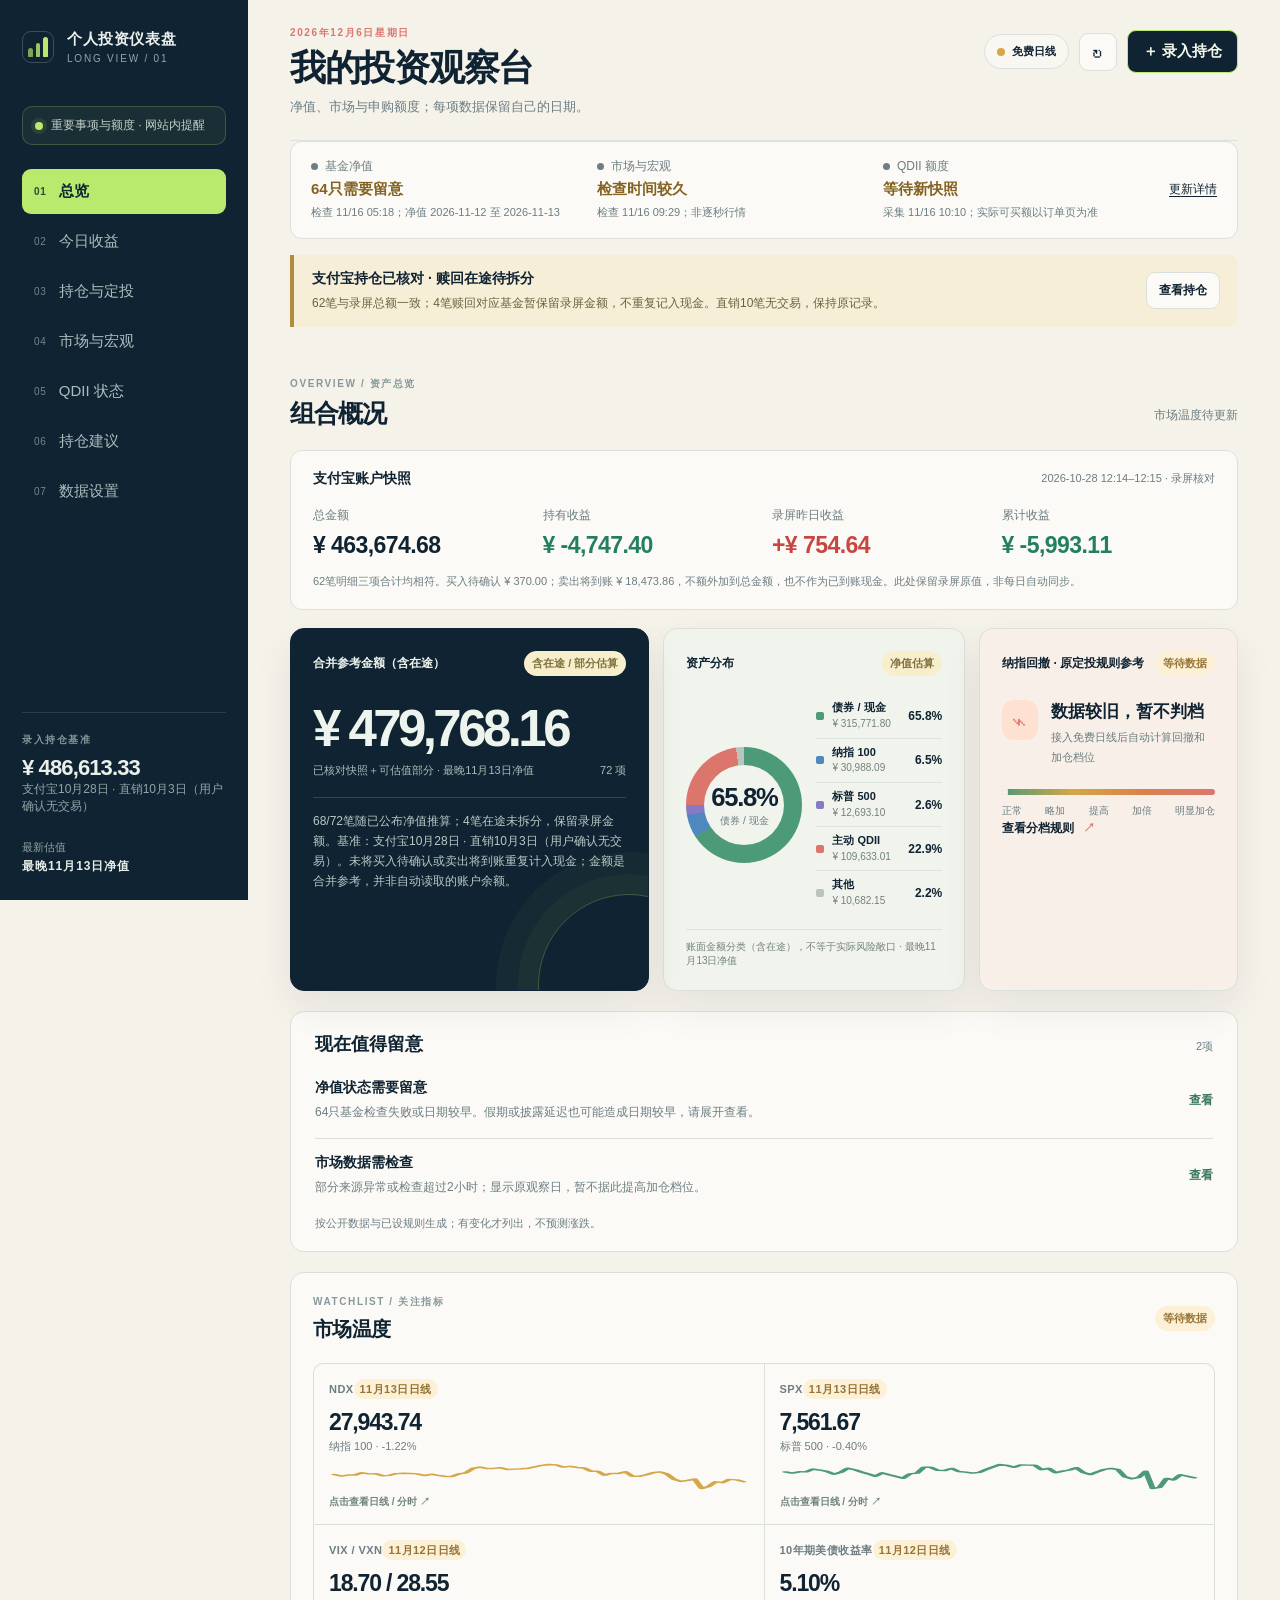
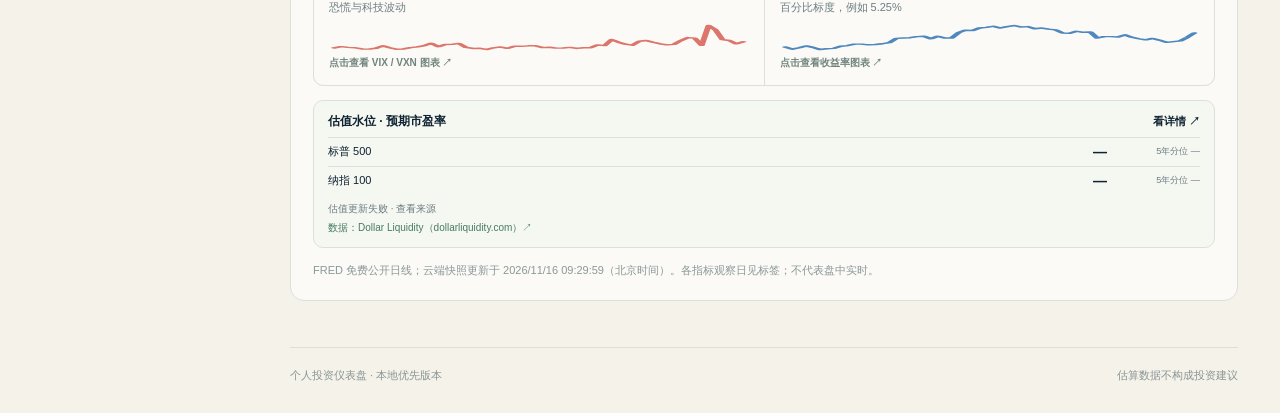
==== index.html @ daa0290a "Review November 16 insights with effective quota rules and dated evidence" ====
<!doctype html>
<html lang="zh-CN">
  <head>
    <meta charset="UTF-8" />
    <meta name="viewport" content="width=device-width, initial-scale=1" />
    <meta name="theme-color" content="#102332" />
    <meta name="description" content="个人投资组合、定投、宏观与 QDII 状态跟踪仪表盘" />
    <title>我的投资仪表盘</title>
    <link rel="icon" type="image/svg+xml" href="./favicon.svg" />
    <link rel="stylesheet" href="./styles.css?v=20261028-observation-v3" />
    <link rel="stylesheet" href="./dashboard.css?v=20261028-observation-v3" />
      <link rel="stylesheet" href="./investment-insights.css?v=20261029-morning-review" />
  </head>
  <body>
    <div class="app-shell">
      <aside class="sidebar" aria-label="主导航">
        <div class="brand-lockup">
          <div class="brand-mark" aria-hidden="true"><span></span><span></span><span></span></div>
          <div>
            <div class="brand-name">个人投资仪表盘</div>
            <div class="brand-subtitle">LONG VIEW / 01</div>
          </div>
        </div>
        <div class="side-note">
          <span class="pulse-dot"></span>
          <span>重要事项与额度 · 网站内提醒</span>
        </div>
        <nav class="nav-list">
          <button class="nav-item active" data-section="overview"><span class="nav-index">01</span><span>总览</span></button>
          <button class="nav-item" data-section="today-returns"><span class="nav-index">02</span><span>今日收益</span></button>
          <button class="nav-item" data-section="holdings"><span class="nav-index">03</span><span>持仓与定投</span></button>
          <button class="nav-item" data-section="market"><span class="nav-index">04</span><span>市场与宏观</span></button>
          <button class="nav-item" data-section="qdii"><span class="nav-index">05</span><span>QDII 状态</span></button>
          <button class="nav-item" data-section="insights"><span class="nav-index">06</span><span>持仓建议</span></button>
          <button class="nav-item" data-section="settings"><span class="nav-index">07</span><span>数据设置</span></button>
        </nav>
        <div class="sidebar-footer">
          <div class="mini-label">录入持仓基准</div>
          <div class="baseline-value" id="baselineAsset">¥ 498,331</div>
          <div class="muted" id="sidebarBaselineNote">支付宝10月7日 · 直销10月3日快照</div>
          <div class="sidebar-stamp">最新估值<br /><strong id="sidebarNavDate">等待净值</strong></div>
        </div>
      </aside>

      <main class="main-content">
        <header class="topbar">
          <div class="topbar-copy">
            <div class="eyebrow" id="topbarDate">正在读取北京时间…</div>
            <h1 class="general-header-title">我的投资观察台</h1>
            <p class="general-header-subtitle">净值、市场与申购额度；每项数据保留自己的日期。</p>
            <h1 class="qdii-header-title">QDII 申购额度</h1>
          </div>
          <div class="topbar-right">
            <aside class="update-card" aria-label="QDII 数据更新时间">
              <div class="update-card-heading"><strong>QDII 数据更新时间</strong><span>北京时间</span></div>
              <div class="update-card-primary"><span>最近采集</span><time id="qdiiCollectedAt">等待数据</time></div>
              <div class="update-card-details"><div><span>公告解析</span><time id="qdiiParserAt">未核实</time></div><div><span>汇总数据</span><time id="qdiiComparisonAt">未核实</time></div></div>
              <p class="update-card-status" id="qdiiUpdatedAt" role="status">正在读取数据…</p>
            </aside>
            <div class="topbar-actions">
            <div class="data-mode-badge"><span class="status-dot yellow"></span><span id="dataModeLabel">持仓已导入</span></div>
            <button class="icon-button" id="refreshButton" title="刷新本地数据" aria-label="刷新本地数据">↻</button>
            <button class="primary-button" id="addHoldingButton">＋ 录入持仓</button>
            </div>
          </div>
        </header>

        <section class="feed-strip" id="feedStrip" aria-label="数据更新状态" aria-live="polite"><div>正在检查数据来源…</div></section>
        <aside class="reconcile-banner" id="reconcileBanner" aria-live="polite"><div><strong>持仓待对账</strong><p>你近期有卖出尚未补录。以下金额为旧持仓参考估值，不是当前账户余额。</p></div><button type="button" class="ghost-button" data-section-target="holdings">查看持仓</button></aside>

        <section class="section-panel active" id="section-overview" data-panel>
          <div class="section-heading">
            <div>
              <div class="section-kicker">OVERVIEW / 资产总览</div>
              <h2>组合概况</h2>
            </div>
            <div class="section-meta"><span id="overviewDataStatus">市场温度待更新</span></div>
          </div>

          <article class="account-receipt" id="accountReceipt" aria-label="支付宝录屏核对结果"></article>
          <div class="hero-grid">
            <article class="hero-card total-card">
              <div class="card-label-row"><span class="card-label" id="assetTotalLabel">旧持仓参考估值</span><span class="tag estimate" id="assetValueTag">持仓待对账</span></div>
              <div class="hero-number" id="totalAssets">¥ 498,331</div>
              <div class="hero-foot"><span id="assetSourceLabel">支付宝10月7日 + 直销10月3日持仓快照</span><span id="assetFreshness">71 项</span></div>
              <div class="hero-rule"></div>
            <div class="hero-microcopy" id="assetMicrocopy">支付宝62笔已按10月28日录屏核对，直销10笔保持原记录；在途未拆分部分暂不推算。</div>
            </article>
            <article class="hero-card allocation-card">
              <div class="card-label-row"><span class="card-label">资产分布</span><span class="tag estimate" id="allocationValueTag">持仓快照</span></div>
              <div class="allocation-body">
                <div class="donut-wrap"><div class="donut" id="allocationDonut" role="img" aria-label="资产分类占比"><div class="donut-center"><strong id="allocationCenterValue">—</strong><span id="allocationCenterLabel">债券 / 现金</span></div></div></div>
                <div class="legend-list" aria-label="各类资产占比与金额">
                  <div class="legend-item"><span class="legend-swatch swatch-bond"></span><span class="legend-name">债券 / 现金<small id="allocation-bond-amount">—</small></span><strong id="allocation-bond">—</strong></div>
                  <div class="legend-item"><span class="legend-swatch swatch-ndx"></span><span class="legend-name">纳指 100<small id="allocation-ndx-amount">—</small></span><strong id="allocation-ndx">—</strong></div>
                  <div class="legend-item"><span class="legend-swatch swatch-spx"></span><span class="legend-name">标普 500<small id="allocation-spx-amount">—</small></span><strong id="allocation-spx">—</strong></div>
                  <div class="legend-item"><span class="legend-swatch swatch-active"></span><span class="legend-name">主动 QDII<small id="allocation-active-amount">—</small></span><strong id="allocation-active">—</strong></div>
                  <div class="legend-item"><span class="legend-swatch swatch-other"></span><span class="legend-name">其他<small id="allocation-other-amount">—</small></span><strong id="allocation-other">—</strong></div>
                </div>
              </div>
              <div class="allocation-foot" id="allocationFoot">按已录入持仓估算；买卖未自动同步</div>
            </article>
            <article class="hero-card signal-card">
              <div class="card-label-row"><span class="card-label">纳指回撤 · 原定投规则参考</span><span class="tag pending" id="signalTag">等待数据</span></div>
              <div class="signal-status"><div class="signal-icon" id="signalIcon">⌁</div><div><strong id="signalTitle">等待市场数据</strong><span id="signalDetail">NDX 回撤数据接入后自动判档</span></div></div>
              <div class="signal-scale"><div class="scale-line"><span class="scale-fill" id="signalFill"></span></div><div class="scale-labels"><span>正常</span><span>略加</span><span>提高</span><span>加倍</span><span>明显加仓</span></div></div>
              <button class="text-button" data-section-target="market">查看分档规则 <span>↗</span></button>
            </article>
          </div>

          <article class="attention-card" aria-labelledby="attentionTitle"><div class="attention-heading"><h3 id="attentionTitle">现在值得留意</h3><span id="attentionCount">正在检查</span></div><div id="attentionItems" class="attention-items" aria-live="polite">正在核对数据与额度…</div><small>按公开数据与已设规则生成；有变化才列出，不预测涨跌。</small></article>

          <div class="grid-two overview-market-only">
            <article class="content-card watchlist-card">
              <div class="content-card-head"><div><div class="section-kicker">WATCHLIST / 关注指标</div><h3>市场温度</h3></div><span class="tag pending" id="temperatureTag">等待数据</span></div>
              <div class="market-mini-grid">
                <button class="market-mini chart-trigger" type="button" data-chart="NDX" aria-label="打开纳斯达克100日线和分时图"><span class="mini-top"><span>NDX</span><span class="state-pill yellow" data-status-for="NDX">待接入</span></span><strong id="metric-ndx">—</strong><span id="metric-ndx-caption">纳指 100 · 回撤 —</span><svg class="sparkline spark-yellow" viewBox="0 0 160 46" preserveAspectRatio="none" aria-hidden="true"><path d="" /></svg><small class="chart-hint">点击查看日线 / 分时 ↗</small></button>
                <button class="market-mini chart-trigger" type="button" data-chart="SPX" aria-label="打开标普500日线和分时图"><span class="mini-top"><span>SPX</span><span class="state-pill yellow" data-status-for="SPX">待接入</span></span><strong id="metric-spx">—</strong><span id="metric-spx-caption">标普 500 · 回撤 —</span><svg class="sparkline spark-green" viewBox="0 0 160 46" preserveAspectRatio="none" aria-hidden="true"><path d="" /></svg><small class="chart-hint">点击查看日线 / 分时 ↗</small></button>
                <button class="market-mini chart-trigger" type="button" data-chart="VIX" aria-label="打开VIX和VXN日线、分时图"><span class="mini-top"><span>VIX / VXN</span><span class="state-pill yellow" data-status-for="VIX">待接入</span></span><strong id="metric-vol">— / —</strong><span>恐慌与科技波动</span><svg class="sparkline spark-coral" viewBox="0 0 160 46" preserveAspectRatio="none" aria-hidden="true"><path d="" /></svg><small class="chart-hint">点击查看 VIX / VXN 图表 ↗</small></button>
                <button class="market-mini chart-trigger" type="button" data-chart="US10Y" aria-label="打开美国10年期国债收益率日线和分时图"><span class="mini-top"><span>10年期美债收益率</span><span class="state-pill yellow" data-status-for="US10Y">待接入</span></span><strong id="metric-us10y">—</strong><span>百分比标度，例如 5.25%</span><svg class="sparkline spark-blue" viewBox="0 0 160 46" preserveAspectRatio="none" aria-hidden="true"><path d="" /></svg><small class="chart-hint">点击查看收益率图表 ↗</small></button>
              </div>
              <div class="valuation-mini" aria-live="polite">
                <div class="valuation-mini-head"><strong>估值水位 · 预期市盈率</strong><button class="text-button" type="button" data-section-target="market">看详情 ↗</button></div>
                <div class="valuation-mini-row"><span>标普 500</span><strong id="valuation-mini-spx">—</strong><small id="valuation-mini-spx-rank">5年分位 —</small></div>
                <div class="valuation-mini-row"><span>纳指 100</span><strong id="valuation-mini-ndx">—</strong><small id="valuation-mini-ndx-rank">5年分位 —</small></div>
                <small id="valuationMiniDate">正在读取估值日…</small>
                <a class="valuation-mini-source" href="https://dollarliquidity.com/en/valuation" target="_blank" rel="noopener noreferrer">数据：Dollar Liquidity（dollarliquidity.com）↗</a>
              </div>
              <div class="card-footnote" id="marketFootnote">当前页面展示的是界面演示值槽位，尚未调用实时行情 API。</div>
            </article>

          </div>
        </section>

        <section class="section-panel" id="section-holdings" data-panel>
          <div class="section-heading"><div><div class="section-kicker">HOLDINGS / 持仓与定投</div><h2>每一笔都能追溯到来源。</h2></div><button class="primary-button" id="addHoldingButtonSecondary">＋ 新增一笔</button></div>
          <div class="notice-banner"><span class="notice-icon">i</span><div><strong>净值公布后由云端定时检查，页面打开时也会刷新。</strong><span>按最新已公布单位净值显示日涨跌；份额未确认时，收益金额按记录持仓市值估算。买卖和份额变化仍需手动录入，QDII 净值可能延后公布。</span></div></div>
          <article class="content-card table-card">
            <div class="content-card-head"><div><div class="section-kicker">PORTFOLIO LEDGER / 组合台账</div><h3>持仓清单</h3><small id="fundDailySummary">正在读取基金净值…</small></div><div class="table-actions"><button class="ghost-button" id="clearHoldingsButton">恢复初始快照</button></div></div>
            <div class="holdings-toolbar"><label class="holdings-search">查找持仓<input id="holdingsSearch" type="search" placeholder="基金名称或代码" autocomplete="off" /></label><label class="holdings-filter">资产分类<select id="holdingsCategory"><option value="all">全部分类</option><option>债券 / 现金</option><option>纳指 100</option><option>标普 500</option><option>主动 QDII</option><option>其他</option></select></label><span id="holdingsFilterCount" class="holdings-filter-count" aria-live="polite">—</span></div>
            <div class="table-scroll"><table><thead><tr><th>资产 / 代码</th><th>分类</th><th>估算市值</th><th>最新日收益</th><th>持有成本</th><th>月定投</th><th>数据状态</th><th></th></tr></thead><tbody id="holdingsTableBody"></tbody></table></div>
            <div class="empty-state" id="holdingsEmpty" hidden>还没有记录，点击“新增一笔”开始录入。</div>
          </article>
          <div class="grid-two lower-grid"><article class="content-card contribution-card"><div class="content-card-head"><div><div class="section-kicker">DCA / 定投节奏</div><h3>定投计划</h3></div><span class="tag pending" id="contributionTag">待补充</span></div><div id="contributionContent" class="contribution-empty"><div class="empty-icon">＋</div><strong>定投金额和扣款日还未录入</strong><span>在上方持仓清单点「编辑」，填写每月定投和扣款日，这里就会汇总计划。</span></div></article><article class="content-card source-card"><div class="content-card-head"><div><div class="section-kicker">CONFIDENCE / 数据可信度</div><h3>这页数据怎么来的</h3></div></div><div class="confidence-list"><div><span class="confidence-key verified"></span><span>本机台账</span><strong id="confidenceLedger">—</strong></div><div><span class="confidence-key inferred"></span><span>推导字段</span><strong>部分成本由市值 - 持有收益估算</strong></div><div><span class="confidence-key pending-key"></span><span>净值估算</span><strong id="confidenceValuation">—</strong></div><div><span class="confidence-key api-key"></span><span>接口数据</span><strong>行情与宏观指标</strong></div></div></article></div>
        </section>

        <section class="section-panel" id="section-today-returns" data-panel>
          <div class="section-heading"><div><div class="section-kicker">今日收益</div><h2>按净值日期看收益</h2></div><div class="section-meta"><span id="todayReturnStatus">等待基金净值</span></div></div>
          <div class="return-toolbar"><label for="returnDateSelect">净值日期</label><select id="returnDateSelect"><option value="">最新净值日</option></select><span>日期不同分别计算；未覆盖部分不计为零。</span></div>
          <div class="return-date-groups" id="returnDateBreakdown" aria-label="各净值日的收益汇总"></div>
          <div class="notice-banner"><span class="notice-icon">i</span><div><strong>“已更新”与净值日期分开显示。</strong><span>QDII可能今天才公布前一交易日的净值。检查失败或日期较早会单独标注；下方只合计所选净值日，其他日期的基金请切换查看。</span></div></div>
          <div class="grid-two">
            <article class="hero-card total-card"><div class="card-label-row"><span class="card-label">所选净值日 · 已覆盖部分</span><span class="tag estimate">估算</span></div><div class="hero-number" id="todayReturnTotal">—</div><div class="hero-foot"><span>基于已录入持仓</span><span id="todayReturnCoverage">—</span></div><div class="hero-rule"></div><div class="hero-microcopy">此合计仅含所选净值日且可估算的基金；4笔含在途的持仓暂不参与计算。支付宝录屏中的昨日收益另列在总览。</div></article>
            <article class="content-card"><div class="content-card-head"><div><div class="section-kicker">RETURN DETAILS / 统计口径</div><h3>日期与覆盖情况</h3></div></div><div class="confidence-list"><div><span class="confidence-key verified"></span><span>净值日期范围</span><strong id="todayReturnDate">等待数据</strong></div><div><span class="confidence-key inferred"></span><span>组合估算涨幅</span><strong id="todayReturnRate">—</strong></div><div><span class="confidence-key api-key"></span><span>收益算法</span><strong id="todayReturnMethod">份额 × 单位净值变化；缺份额时估算</strong></div></div></article>
          </div>
          <article class="content-card table-card" style="margin-top:14px">
            <div class="content-card-head"><div><div class="section-kicker">BY HOLDING / 持仓明细</div><h3>各基金最新日收益</h3><small>按变动金额绝对值排序；每只基金标注自己的净值日期。</small></div></div>
            <div class="table-scroll"><table><thead><tr><th>基金 / 渠道</th><th>分类</th><th>估算市值</th><th>日收益</th><th>日涨幅</th><th class="nav-date-column">净值日期</th><th>计算口径</th></tr></thead><tbody id="todayReturnsTableBody"></tbody></table></div>
            <div class="empty-state" id="todayReturnsEmpty" hidden>暂时没有可用的基金净值数据。</div>
          </article>
        </section>

        <section class="section-panel" id="section-market" data-panel>
          <div class="section-heading"><div><div class="section-kicker">MARKET & MACRO / 市场与宏观</div><h2>规则先写好，波动来时少临场。</h2></div><div class="section-meta"><span class="status-dot yellow" id="marketStatusDot"></span> 规则已配置　<span class="divider-dot">·</span>　<span id="marketSectionStatus">市场温度待更新</span></div></div>
          <div class="indicator-grid">
            <button class="indicator-card chart-trigger" type="button" data-chart="NDX" aria-label="查看纳斯达克100走势图"><span class="indicator-head"><span>NDX</span><span class="state-pill yellow" data-status-for="NDX">待接入</span></span><strong id="indicator-ndx">—</strong><small>纳指 100</small><span class="indicator-bar"><span style="width:42%"></span></span><span class="indicator-foot"><span>从高点回撤</span><b id="drawdown-ndx">—</b></span><span class="indicator-chart-link">看日线 / 分时 ↗</span></button>
            <button class="indicator-card chart-trigger" type="button" data-chart="SPX" aria-label="查看标普500走势图"><span class="indicator-head"><span>SPX</span><span class="state-pill yellow" data-status-for="SPX">待接入</span></span><strong id="indicator-spx">—</strong><small>标普 500</small><span class="indicator-bar blue"><span style="width:64%"></span></span><span class="indicator-foot"><span>从高点回撤</span><b id="drawdown-spx">—</b></span><span class="indicator-chart-link">看日线 / 分时 ↗</span></button>
            <button class="indicator-card chart-trigger" type="button" data-chart="VIX" aria-label="查看VIX走势图"><span class="indicator-head"><span>VIX</span><span class="state-pill yellow" data-status-for="VIX">待接入</span></span><strong id="indicator-vix">—</strong><small>市场波动率</small><span class="indicator-bar coral"><span style="width:28%"></span></span><span class="indicator-foot"><span>恐慌阈值</span><b>≥ 25</b></span><span class="indicator-chart-link">看日线 / 分时 ↗</span></button>
            <button class="indicator-card chart-trigger" type="button" data-chart="VXN" aria-label="查看VXN走势图"><span class="indicator-head"><span>VXN</span><span class="state-pill yellow" data-status-for="VXN">待接入</span></span><strong id="indicator-vxn">—</strong><small>纳指波动率</small><span class="indicator-bar purple"><span style="width:35%"></span></span><span class="indicator-foot"><span>科技阈值</span><b>≥ 30</b></span><span class="indicator-chart-link">看日线 / 分时 ↗</span></button>
            <button class="indicator-card chart-trigger" type="button" data-chart="US10Y" aria-label="查看美国10年期国债收益率走势图"><span class="indicator-head"><span>US10Y</span><span class="state-pill yellow" data-status-for="US10Y">待接入</span></span><strong id="indicator-us10y">—</strong><small>美国 10 年期国债收益率</small><span class="indicator-bar teal"><span style="width:51%"></span></span><span class="indicator-foot"><span>收益率标度</span><b>%</b></span><span class="indicator-chart-link">看日线 / 分时 ↗</span></button>
            <button class="indicator-card chart-trigger" type="button" data-chart="USDCNY" aria-label="查看美元兑人民币走势图"><span class="indicator-head"><span>USD/CNY</span><span class="state-pill yellow" data-status-for="USDCNY">待接入</span></span><strong id="indicator-usdcny">—</strong><small>美元兑人民币</small><span class="indicator-bar orange"><span style="width:45%"></span></span><span class="indicator-foot"><span>汇率</span><b>—</b></span><span class="indicator-chart-link">看日线 / 分时 ↗</span></button>
          </div>
          <article class="content-card valuation-card" aria-label="标普500和纳指100估值水位">
            <div class="content-card-head"><div><div class="section-kicker">VALUATION / 历史水位</div><h3>标普 500 与纳指 100 估值</h3><small id="valuationDate">正在读取最新可得估值日…</small></div><span class="tag estimate">日线 · 非盘中</span></div>
            <div class="valuation-scroll-hint">表格可左右滑动查看全部指标 →</div>
            <div class="table-scroll"><table class="valuation-table"><thead><tr><th>指数</th><th>预期市盈率</th><th>日变化（倍）</th><th>盈利收益率</th><th>近 5 年中位数</th><th>近 5 年分位</th><th>估值日</th></tr></thead><tbody>
              <tr><th scope="row">标普 500</th><td id="valuation-spx-pe">—</td><td id="valuation-spx-change">—</td><td id="valuation-spx-yield">—</td><td id="valuation-spx-median">—</td><td><span class="valuation-rank" id="valuation-spx-rank">—</span></td><td id="valuation-spx-date">—</td></tr>
              <tr><th scope="row">纳斯达克 100</th><td id="valuation-ndx-pe">—</td><td id="valuation-ndx-change">—</td><td id="valuation-ndx-yield">—</td><td id="valuation-ndx-median">—</td><td><span class="valuation-rank" id="valuation-ndx-rank">—</span></td><td id="valuation-ndx-date">—</td></tr>
            </tbody></table></div>
            <p class="card-footnote">预期市盈率基于未来约 12 个月盈利预测；日变化为市盈率变动的倍数，不是百分比。分位越低，表示估值在该来源的近 5 年历史中越靠低位，不代表马上会上涨。<span id="valuationExtraNote">日变化与 5 年中位数正在核对日期…</span>估值不参与上方回撤加仓分档。</p>
            <a class="tradingview-attribution" href="https://dollarliquidity.com/en/valuation" target="_blank" rel="noopener noreferrer">数据：Dollar Liquidity（dollarliquidity.com）· 查看完整历史水位 ↗</a>
          </article>
          <article class="content-card tradingview-quotes-card" aria-label="TradingView 行情参考">
            <div class="content-card-head"><div><div class="section-kicker">TRADINGVIEW / 指数走势</div><h3>折线走势与时间区间</h3></div><span class="tag estimate">第三方图表</span></div>
            <div id="tradingviewMarketQuotes" class="tradingview-quotes-frame" aria-live="polite">打开本页后加载 TradingView 行情…</div>
            <p class="card-footnote">QQQ / SPY 折线是 ETF 盘中参考，不是指数点位；“纳指100 / 标普500 · 日线”是指数日线。各市场数据可能延迟或受嵌入权限限制；市场温度仍按 FRED 日线快照计算。</p>
            <a class="tradingview-attribution" href="https://www.tradingview.com/markets/" target="_blank" rel="noopener noreferrer">行情图表由 TradingView 提供 ↗</a>
          </article>
          <div class="grid-two market-lower"><article class="content-card rule-card"><div class="content-card-head"><div><div class="section-kicker">RULES / 加仓分档</div><h3>纳指回撤观察尺</h3></div><span class="tag estimate">用户规则</span></div><div class="rule-table"><div class="rule-row header"><span>回撤区间</span><span>动作建议</span><span>状态</span></div><div class="rule-row"><span>0–5%</span><strong>维持计划</strong><span class="rule-chip green-chip">正常</span></div><div class="rule-row"><span>5–10%</span><strong>略加</strong><span class="rule-chip yellow-chip">小幅加码</span></div><div class="rule-row"><span>10–15%</span><strong>提高投入</strong><span class="rule-chip orange-chip">提高</span></div><div class="rule-row"><span>15–20%</span><strong>加倍</strong><span class="rule-chip coral-chip">加倍</span></div><div class="rule-row"><span>20%以上</span><strong>明显加仓</strong><span class="rule-chip red-chip">强信号</span></div></div><div class="rule-note">提醒逻辑可叠加 VIX / VXN 与 EPS 方向；若基本面持续恶化，不机械越跌越买。</div></article><article class="content-card macro-card"><div class="content-card-head"><div><div class="section-kicker">MACRO / 宏观时间线</div><h3>政策与数据日历</h3></div><span class="tag estimate">部分日线接入</span></div><div class="macro-timeline"><div><span class="timeline-dot purple-dot"></span><div><strong>联邦基金有效利率</strong><small>FRED 日线；目标区间、点阵图待接入</small></div><em id="macro-fed">待更新</em></div><div><span class="timeline-dot coral-dot"></span><div><strong>通胀指数</strong><small>CPI / PCE 指数；核心同比待接入</small></div><em id="macro-inflation">待更新</em></div><div><span class="timeline-dot blue-dot"></span><div><strong>就业</strong><small>失业率 / 非农总就业；时薪和初请待接入</small></div><em id="macro-jobs">待更新</em></div><div><span class="timeline-dot green-dot"></span><div><strong>盈利与资本开支</strong><small>EPS 修正方向、AI 资本开支回报</small></div><em>待接入</em></div></div></article></div>
        </section>

        <section class="section-panel" id="section-qdii" data-panel>
          <div class="section-heading"><div><div class="section-kicker">QDII WATCH / QDII 状态</div><h2>基金申购额度</h2></div></div>
          <div class="notice-banner purple-notice"><span class="notice-icon">!</span><div><strong>已接入开源公告解析＋每日汇总交叉检查。</strong><span>支付宝公开页只确认在售状态，实际限额仍需买入页确认。公告代销上限和直销上限单独标注为参考，不再将公告数字写成支付宝已确认额度。</span></div></div>
          <div class="qdii-coverage" aria-label="QDII 数据覆盖情况"><div><strong id="qdiiMarketCount">—</strong><span>当前范围内基金</span></div><div><strong id="qdiiQuotaCount">—</strong><span>支付宝在售状态已读取</span></div><div><strong id="qdiiNoticeCount">—</strong><span>直销公告已自动解析</span></div></div>
          <aside class="qdii-large-alert" id="qdiiLargeAlert" aria-live="polite">正在检查单渠道≥1,000元/日的公告参考额度…</aside>
          <aside class="qdii-audit-panel" id="qdiiAuditStatus" aria-live="polite">正在核查当前规则、新公告和待生效额度…</aside>
          <aside class="qdii-pending-panel" id="qdiiPendingNotices" aria-live="polite" hidden></aside>
          <details class="qdii-help qdii-history"><summary>额度变化记录</summary><div id="qdiiChanges">正在读取变化记录…</div></details>
          <label class="qdii-filter-label"><input id="qdiiChangedOnly" type="checkbox" /> 只看有额度变化记录的基金</label>
          <details class="qdii-help"><summary>数据从哪里来？哪些还无法确认？</summary><p>公告自动解析使用 <a href="https://github.com/aiten2/qdii-purchase-limits" target="_blank" rel="noopener noreferrer">qdii-purchase-limits</a>，每日汇总参考使用 <a href="https://github.com/promise96319/qdii" target="_blank" rel="noopener noreferrer">promise96319/qdii</a>。后者的金额来自天天基金，不能替代支付宝或直销额度；两者共享部分上游，不是独立权威认证。</p><p>15分钟任务检查支付宝公开在售状态和最新公告；GitHub调度可能延迟，非逐秒实时。逐项显示原始核查时间，不把网页刷新时间当数据更新时间。已持有的主动QDII也纳入公告检查，当前生效与待生效规则分开显示。正文下载失败、渠道或金额冲突、新公告未解析、来源过期时，不沿用旧额度，也不进入排序和提醒。未确认可独立购买的直销、代销额度不相加。账户剩余额度及支付宝、直销实际买入页限制仍需订单页确认。PDF可能来自披露镜像，自动解析不保证完全准确。</p></details>
          <article class="content-card table-card qdii-table-card">
            <div class="content-card-head"><div><div class="section-kicker">SUBSCRIPTION STATUS / 申购状态</div><h3>QDII 核对清单 <span id="qdiiCount" class="qdii-count">—</span></h3></div><button class="ghost-button" id="qdiiRefreshButton" type="button">↻ 检查云端快照</button></div>
            <div class="qdii-controls"><div class="qdii-categories" role="group" aria-label="QDII 分类"><button type="button" data-qdii-category="all" class="active">全部</button><button type="button" data-qdii-category="nasdaq100">纳斯达克100</button><button type="button" data-qdii-category="sp500">标普500</button><button type="button" data-qdii-category="held">我的主动QDII</button></div><label class="qdii-search-label">搜索基金或代码<input id="qdiiSearch" type="search" placeholder="名称 / 6 位代码" /></label><label class="qdii-search-label">排序方式<select id="qdiiSortSelect" aria-label="QDII排序方式"><option id="qdiiSortReference" value="reference" disabled>有额度基金：费用参考顺序</option><option value="combined">直销＋代销参考额度：高→低</option><option value="holding">我的持仓金额：高→低</option></select></label><label class="qdii-filter-label"><input id="qdiiHeldOnly" type="checkbox" /> 只看我的持仓</label><select id="qdiiChannelFilter" aria-label="申购筛选渠道"><option value="either">筛选渠道：直销＋代销</option><option value="alipay">筛选渠道：支付宝代销</option><option value="direct">筛选渠道：基金公司直销</option></select><select id="qdiiStatusFilter" aria-label="筛选申购状态"><option value="all">全部状态</option><option value="available">公告有参考额度</option><option value="paused">暂停 / 不可售</option><option value="unknown">额度待核实</option></select><label class="qdii-filter-label"><input id="qdiiIncludeExtra" type="checkbox" /> 包含美元份额 / 场内 ETF</label></div>
            <p class="qdii-scope" id="qdiiScope">覆盖范围加载中…</p>
            <details id="qdiiMethod" class="qdii-help" hidden><summary>参考顺序的方法与限制</summary><p>仅对筛选渠道有新鲜有效正参考额度、同指数且费用资料有效的人民币场外份额排名；同费率并列。等权、增强等独立策略仍可查看额度，但不与普通指数排名。</p><p>综合费率包含管理、托管、销售服务及其他运作费用测算，分项不重复相加。申购折扣、赎回费及跟踪误差暂不纳入顺位；因此A/C费用顺位不是最终购买结论。同期非复权净值涨幅只作参考，不参与推荐评分。</p><p>依据：<a href="https://www.sec.gov/files/visual-aids-2022-02.pdf" target="_blank" rel="noopener noreferrer">指数基金费用选择研究</a>、<a href="https://www.investor.gov/introduction-investing/investing-basics/investment-products/mutual-funds-and-exchange-traded-4" target="_blank" rel="noopener noreferrer">Investor.gov 指数基金说明</a>。这是本站费用参考规则，不是机构发布的中国QDII推荐榜。</p></details>
            <div class="table-scroll"><table class="qdii-table"><thead id="qdiiTableHead"><tr><th>基金 / 代码</th><th>支付宝代销</th><th>基金公司直销</th><th>来源 / 生效日期 / 合并规则</th></tr></thead><tbody id="qdiiRows"><tr><td colspan="4">正在读取公开页面快照…</td></tr></tbody></table></div>
            <div class="qdii-table-footer"><span id="qdiiShown">—</span><button type="button" class="ghost-button" id="qdiiMoreButton" hidden>显示更多</button></div>
            <div class="card-footnote">范围仅保留公开基金名录内的纳斯达克100、标普500相关份额，以及你已持有的主动型QDII（大陆公募；非全球所有基金）。等权重与市值加权不同，见名称及备注；合并额度不能简单按A/C相加。按实际订单页及最新管理人公告确认，不自动下单。</div>
          </article>
          <div class="channel-grid"><div class="channel-card direct"><span class="channel-icon">D</span><div><strong>基金公司直销</strong><small>显示自动解析管理人公告，注明生效日期与各类份额合并规则；未完成则显示待核实。</small></div><span class="channel-state">部分核验</span></div><div class="channel-card alipay"><span class="channel-icon">A</span><div><strong>支付宝代销</strong><small>已接入蚂蚁基金公开销售状态；配合代销公告限额。账户剩余额度和渠道额外限制未接入。</small></div><span class="channel-state">部分核验</span></div></div>
        </section>

        <section class="section-panel" id="section-insights" data-panel>
          <div class="section-heading"><h2>持仓观察与建议</h2><div class="insight-heading-actions"><label>金额口径<select id="insightBasis"><option value="nav">最新净值估算</option><option value="snapshot">录入账面快照</option></select></label><button type="button" class="outline-button" id="insightRefresh">刷新公开数据</button></div></div>
          <div class="insight-review-banner"><div><strong id="insightReviewSchedule">每天 08:00 · 北京时间</strong><span id="insightReviewDate">最近核读日期待载入</span></div><span class="insight-review-state" id="insightReviewState">等待核读记录</span><small>8点开始更新研判，完成后发布；持仓与公开数据按原频率刷新。任务需要Mac及Codex可运行，未成功时保留旧日期。</small></div>
          <p class="insight-basis" id="insightBasisNote">正在读取当前持仓…</p><span class="insight-health" id="insightDataHealth">等待数据</span>
          <div class="insight-metrics" id="insightMetrics"></div>
          <div class="insight-split"><article class="insight-panel"><h3>当前值得先考虑的事</h3><p class="insight-section-intro">建议由持仓规则生成；事实、可选动作和限制分开列出。</p><div id="insightPriorities"></div></article>
          <div class="insight-aside"><article class="insight-panel"><h3>你的资金实际放在哪里</h3><div id="insightAllocation"></div><p class="insight-method" id="insightAllocationNote"></p></article>
          <article class="insight-panel"><h3>如果继续回调，你能承受吗</h3><p class="insight-section-intro">调整假设看金额变化。这是情景测算，不是走势预测。</p><label class="insight-scenario-control" for="insightEquityShock">非债 / 非黄金类基金涨跌<output id="insightEquityOutput">-20%</output><input type="range" id="insightEquityShock" min="-50" max="20" step="1" value="-20" /></label><label class="insight-scenario-control" for="insightBondShock">债券类基金涨跌<output id="insightBondOutput">-1%</output><input type="range" id="insightBondShock" min="-10" max="5" step="0.5" value="-1" /></label><div class="insight-scenario-result" id="insightScenarioResult" aria-live="polite"></div><button type="button" class="insight-link-button" id="insightResetScenario">重置为 -20% / -1%</button></article></div></div>
          <div class="insight-research-head"><h3>市场数据怎样影响你的判断</h3><span>公开观察值与解释，非盘中交易信号</span></div><div class="insight-market-grid" id="insightMarket"></div>
          <div class="insight-research-head"><h3>机构与专业人士，怎么看</h3><span id="insightResearchStatus">核读日期待载入</span></div><div class="research-grid" id="insightResearch" data-reviewed-rows="institution-research"></div><p class="insight-research-notice" id="insightResearchNotice"></p>
          <article class="insight-panel"><h3>逐只基金的观察重点</h3><p class="insight-section-intro">按持有金额从高到低；同代码跨渠道合并，A/C等不同份额仍分列。关注点不是买卖指令。</p><div class="insight-position-controls"><label>查找<input type="search" id="insightSearch" placeholder="基金名称或代码" /></label><label>分类<select id="insightGroup"><option value="all">全部持仓</option><option value="bond">债券类</option><option value="ndx">纳斯达克100</option><option value="spx">标普500市值加权</option><option value="equal">标普500等权重</option><option value="tech">纳斯达克科技指数</option><option value="active">主动QDII</option><option value="other">其他股票 / 混合</option><option value="gold">黄金</option></select></label><span id="insightPositionCount"></span></div><table class="insight-position-table"><thead><tr><th>基金与渠道</th><th>金额与占比</th><th>关注点与适用条件</th></tr></thead><tbody id="insightPositions"></tbody></table><button type="button" class="insight-link-button" id="insightShowAll">显示全部</button></article>
          <details class="insight-method"><summary>计算方法、适用范围与更新方式</summary><p>金额使用同一份本机持仓和已公布净值；同代码跨渠道合并。分类按已确认名称及记录，未做完整股票穿透。含在途的四笔使用录屏金额，不把待到账款另加现金。情景对非债/非黄金基金施加统一假设、债券另设假设，未假定各基金真实股票仓位；结果不是历史回测、概率区间或最大损失。</p><p>公开数据沿用现有自动检查，规则在数据刷新、持仓修改时重新计算。机构资料与建议每天北京时间08:00安排一次Codex核读，使用Codex额度，需要Mac与Codex可运行；实际完成并发布后才更新核读日期。网页本机独有而未同步的持仓修改不对任务可见。旧观点保留原发布日期，到复核日标为历史参考。不掌握你的完整收入、负债、用款计划和底层持仓，暂不制定具体买卖数量、目标比例或保证收益。</p><p>被动基金比较方法参考 <a href="https://www.investor.gov/introduction-investing/investing-basics/investment-products/mutual-funds-and-exchange-traded-4" target="_blank" rel="noopener noreferrer">SEC投资者教育：费用、跟踪误差和指数基金风险 ↗</a>。普通标普、等权标普、纳斯达克科技指数分开看，不混为同一策略。</p></details>
          <p class="insight-bottom-note">这是为你提供依据和备选动作的观察页，不自动下单。市场观点不代表事实，长期看好也不能消除短期损失。</p>
        </section>

        <section class="section-panel" id="section-settings" data-panel>
          <div class="section-heading"><div><div class="section-kicker">DATA SETTINGS / 数据设置</div><h2>先把数据链路摆清楚。</h2></div><div class="section-meta"><span class="status-dot yellow"></span> 本地优先　·　密钥不放在浏览器</div></div>
          <div class="grid-two settings-top"><article class="content-card connection-card"><div class="content-card-head"><div><div class="section-kicker">CONNECTORS / 数据接口</div><h3>接入状态</h3></div><span class="tag estimate">公开数据部分接入</span></div><div class="connector-list"><div><span class="connector-logo market-logo">M</span><div><strong>行情：NDX / SPX / VIX / VXN</strong><small>FRED 免费公开日线；盘中实时指标待接入</small></div><span class="connector-status">免费日线</span></div><div><span class="connector-logo fred-logo">F</span><div><strong>利率与宏观：US10Y / CPI / PCE / 就业</strong><small>FRED 公开 CSV；各指标依发布周期更新</small></div><span class="connector-status">部分接入</span></div><div><span class="connector-logo fund-logo">Q</span><div><strong>基金：净值、限购、公告</strong><small>公开净值自动抓取；限额渠道核验未全覆盖</small></div><span class="connector-status">部分接入</span></div><div><span class="connector-logo alert-logo">!</span><div><strong>提醒：重大变化才通知</strong><small>总览按条件提示；关闭网页后不推送</small></div><span class="connector-status">网站内提醒</span></div></div></article><article class="content-card architecture-card"><div class="content-card-head"><div><div class="section-kicker">ARCHITECTURE / 当前结构</div><h3>公开快照自动刷新</h3></div></div><div class="architecture-flow"><div><span>01</span><strong>公开数据源</strong><small>基金净值 / FRED / 第三方限额</small></div><i>→</i><div><span>02</span><strong>GitHub 定时抓取</strong><small>5 / 15 / 30 分钟检查</small></div><i>→</i><div><span>03</span><strong>网页读取快照</strong><small>打开时自动更新</small></div></div><div class="architecture-note">买卖、分红、份额与真实余额仍需你提供记录；公开快照不能代替账户同步。</div></article></div>
          <article class="content-card api-table-card"><div class="content-card-head"><div><div class="section-kicker">API NOTES / 接口说明</div><h3>哪些数据可能需要密钥或付费</h3></div><span class="tag estimate">以供应商当前条款为准</span></div><div class="api-grid"><div class="api-row"><span class="api-type public">公开</span><div><strong>部分 Treasury / BLS 公共数据</strong><small>可能无需密钥，但有频率、历史范围或实时延迟限制。</small></div><span class="api-cost">通常免费</span></div><div class="api-row"><span class="api-type key">Key</span><div><strong>FRED、BEA、部分行情服务</strong><small>通常需要申请 API Key；免费档不等于无限制或实时权限。</small></div><span class="api-cost">免费档 + 限额</span></div><div class="api-row"><span class="api-type paid">Paid</span><div><strong>实时美股指数、期权或高频行情</strong><small>实时权限、商业使用、历史深度数据往往进入付费套餐。</small></div><span class="api-cost">可能收费</span></div><div class="api-row"><span class="api-type source">源</span><div><strong>基金限购与申购状态</strong><small>优先读取基金公司公告和代销页面；自动抓取要考虑稳定性和条款。</small></div><span class="api-cost">需维护</span></div></div></article>
          <div class="settings-footer"><label class="toggle-row"><input type="checkbox" id="majorChangeOnly" checked /><span class="toggle-ui"></span><span><strong>重大变化提醒偏好</strong><small>开启后总览仅显示数据异常、回撤分档和大额度等提醒；不发送站外消息。</small></span></label><div class="backup-actions"><button class="outline-button" id="exportDataButton">导出备份</button><button class="outline-button" id="importDataButton" type="button">导入备份</button><input id="importDataFile" type="file" accept="application/json,.json" hidden /></div></div>
          <p class="backup-note">手动修改只保存在当前设备的浏览器中；换手机或浏览器时，请先导出 JSON，再在新设备导入。导入会替换该设备的本地持仓，不会上传文件到网站服务器。</p>
        </section>

        <footer class="app-footer"><span>个人投资仪表盘 · 本地优先版本</span><span>估算数据不构成投资建议</span></footer>
      </main>
    </div>

    <div class="modal-backdrop" id="marketChartModal" hidden>
      <div class="modal market-chart-modal" role="dialog" aria-modal="true" aria-labelledby="marketChartTitle">
        <div class="modal-head"><div><div class="section-kicker">MARKET CHART / 行情图表</div><h2 id="marketChartTitle">纳斯达克 100</h2></div><button class="close-button" id="closeMarketChartButton" aria-label="关闭图表">×</button></div>
        <div class="chart-controls"><div class="chart-symbol-tabs" role="group" aria-label="选择指标"><button type="button" data-chart-symbol="NDX">QQQ · 纳指参考</button><button type="button" data-chart-symbol="SPX">SPY · 标普参考</button><button type="button" data-chart-symbol="VIX">VIX</button><button type="button" data-chart-symbol="VXN">VXN</button><button type="button" data-chart-symbol="US10Y">10年美债</button><button type="button" data-chart-symbol="USDCNY">美元/人民币</button></div></div>
        <div class="chart-frame" id="marketChartFrame" aria-live="polite"><div class="chart-loading">正在加载图表…</div></div>
        <div class="chart-footer"><span id="chartDisclosure">图表由 TradingView 提供。分时数据可能有延迟或受市场数据权限限制。</span><a id="openFullChartLink" href="https://www.tradingview.com/" target="_blank" rel="noopener noreferrer">在 TradingView 打开 ↗</a></div>
      </div>
    </div>

    <div class="modal-backdrop" id="holdingModal" hidden>
      <div class="modal" role="dialog" aria-modal="true" aria-labelledby="modalTitle">
        <div class="modal-head"><div><div class="section-kicker">LEDGER ENTRY / 台账录入</div><h2 id="modalTitle">新增持仓</h2></div><button class="close-button" id="closeModalButton" aria-label="关闭">×</button></div>
        <form id="holdingForm">
          <div class="form-grid"><label>资产名称<input name="name" required placeholder="例如：纳斯达克100定投" /></label><label>代码 / 标识<input name="code" placeholder="例如：513100" /></label><label>分类<select name="category"><option>债券 / 现金</option><option>纳指 100</option><option>标普 500</option><option>主动 QDII</option><option>其他</option></select></label><label>录入市值（元）<input name="value" type="number" min="0" step="0.01" placeholder="人民币" /></label><label>市值对应日期<input name="date" type="date" /></label><label>购买渠道<select name="channel"><option>手动录入</option><option>支付宝</option><option>直销</option><option>其他</option></select></label><label>成本金额<input name="cost" type="number" min="0" step="0.01" placeholder="可暂不填" /></label><label>份额<input name="shares" type="number" min="0" step="0.0001" placeholder="可暂不填" /></label><label>每月定投<input name="monthly" type="number" min="0" step="0.01" placeholder="人民币" /></label><label>每月扣款日<input name="monthlyDay" type="number" min="1" max="28" step="1" placeholder="1–28 日，可暂不填" /></label><label>数据状态<select name="status"><option>用户已确认</option><option>估算</option><option>待确认</option></select></label></div>
          <p class="form-hint">填入份额时按「份额 × 最新净值」计算；未填份额时，用录入市值和对应日期的净值估算。</p>
          <label class="full-field">备注<textarea name="note" rows="3" placeholder="例如：支付宝代销、人民币对冲份额、公告链接或核对时间"></textarea></label>
          <div class="form-actions"><button type="button" class="ghost-button" id="cancelModalButton">取消</button><button type="submit" class="primary-button" id="saveHoldingButton">保存到本地</button></div>
        </form>
      </div>
    </div>

    <div class="toast" id="toast" role="status" aria-live="polite"></div>
    <script src="./portfolio-data.js?v=20261028-verified"></script>
    <script src="./dashboard-core.js?v=20261028-observation-v3"></script>
    <script src="./app.js?v=20261028-insights"></script>
    <script src="./qdii-monitor-core.js?v=20261012-qdii-audit"></script>
    <script src="./qdii-ui.js?v=20261028-observation-v3"></script>
    <script src="./qdii-insights.js?v=20261012-qdii-audit"></script>
    <script src="./dashboard-monitor.js?v=20261028-observation-v3"></script>
    <script src="./investment-research.js?v=20261116-daily-review"></script>
    <script src="./investment-insights-core.js?v=20261028-insights"></script>
    <script src="./investment-insights.js?v=20261029-morning-review"></script>
  </body>
</html>
---- styles.css ----
.qdii-large-alert { border:1px solid #cddad2; border-radius:16px; padding:20px 24px; margin:16px 0; background:#f0f4ee; overflow-wrap:anywhere; }
.qdii-large-alert.has-quota { background:#fff3cf; border-color:#caa54d; }
.qdii-large-alert > strong { display:block; font-size:19px; }
.qdii-large-alert p { margin:8px 0; }
.qdii-large-alert div { padding:7px 0; border-top:1px solid #dcd9ca; }
.qdii-large-alert small { display:block; margin-top:8px; color:#667c83; }
.qdii-change-row { display:grid; gap:6px; padding:12px 0; border-bottom:1px solid #d8dfda; }
.qdii-audit-panel { padding:14px 18px; border:1px solid var(--line); border-radius:12px; display:grid; gap:8px; margin:12px 0; }
.qdii-audit-panel span, .qdii-audit-panel small { color:var(--muted); font-size:12px; }
.qdii-audit-panel details > div { padding:8px 0; }
.qdii-audit-panel small { display:block; overflow-wrap:anywhere; }
.qdii-pending-panel { margin:12px 0; padding:16px 18px; border:1px solid #d5bf77; background:#fbf4db; border-radius:12px; }
.qdii-pending-panel[hidden] { display:none; }
.qdii-pending-row { display:grid; grid-template-columns:minmax(0,1fr) auto; gap:6px 16px; padding:12px 0; border-bottom:1px solid #e7ddbf; }
.qdii-pending-row small { grid-column:1/-1; color:var(--muted); }
.qdii-pending-rule { margin:8px 0; padding:8px 10px; border-radius:8px; background:#fbf4db; }
.qdii-pending-rule strong { font-size:12px; color:#786025; }
@media(max-width:600px){ .qdii-pending-row { grid-template-columns:1fr; } }
.qdii-ranking { margin:16px 0 24px; padding:18px; border:1px solid #cddad2; border-radius:14px; background:#f4f7f1; min-width:0; }
.qdii-ranking[hidden] { display:none; }
.qdii-ranking h3 { margin:0 0 10px; }
.qdii-ranking p { font-size:13px; line-height:1.7; color:#657b83; overflow-wrap:anywhere; }
.qdii-ranking-table { width:100%; min-width:980px; border-collapse:collapse; font-size:13px; }
.qdii-ranking-table th, .qdii-ranking-table td { text-align:left; vertical-align:top; padding:12px 10px; border-bottom:1px solid #d8dfda; }
.qdii-ranking-table small { display:block; line-height:1.6; margin-top:6px; color:#657b83; }
.qdii-ranking-table a { color:#35775c; }
#section-qdii .qdii-ranking .table-scroll { max-width:100%; overflow-x:auto; }
@media(min-width:1000px) {
  .qdii-ranking-table { min-width:0; table-layout:fixed; }
  .qdii-ranking-table td, .qdii-ranking-table th { overflow-wrap:anywhere; }
  .qdii-ranking-table th:nth-child(1) { width:5%; }
  .qdii-ranking-table th:nth-child(2) { width:22%; }
  .qdii-ranking-table th:nth-child(3) { width:12%; }
  .qdii-ranking-table th:nth-child(4) { width:22%; }
  .qdii-ranking-table th:nth-child(5) { width:15%; }
  .qdii-ranking-table th:nth-child(6) { width:24%; }
}
@media(max-width:600px) { .qdii-large-alert {padding:16px;} .qdii-ranking {padding:12px;} .qdii-ranking-table {min-width:820px;} }
.qdii-rank-badge { display:inline-block; padding:3px 7px; margin:0 7px 5px 0; border-radius:6px; background:#dcebd9; color:#285e48; font-size:11px; }
#qdiiMethod[hidden] { display:none; }
:root {
  --ink: #102332;
  --ink-2: #1d3444;
  --paper: #f5f2ea;
  --paper-2: #fbfaf6;
  --line: #dce0dc;
  --muted: #6d7d82;
  --lime: #b9e96d;
  --green: #4d9a79;
  --yellow: #d5a748;
  --orange: #d9814d;
  --coral: #dc766d;
  --purple: #8978c4;
  --blue: #4e88be;
  --teal: #40a49d;
  --shadow: 0 16px 40px rgba(16, 35, 50, .07);
  font-family: Inter, ui-sans-serif, -apple-system, BlinkMacSystemFont, "PingFang SC", "Microsoft YaHei", sans-serif;
  color: var(--ink);
  background: var(--paper);
}

/* Only the QDII page uses the timestamp header; all other headers keep their original layout. */
.topbar-right { display: contents; }
.qdii-header-title, .update-card { display: none; }
.main-content:has(#section-qdii.active) .topbar-copy { min-width: 0; flex: 1; }
.main-content:has(#section-qdii.active) .topbar-right { display: block; width: min(100%, 470px); flex: 0 1 470px; min-width: 0; }
.main-content:has(#section-qdii.active) .general-header-title,
.main-content:has(#section-qdii.active) .general-header-subtitle { display: none; }
.main-content:has(#section-qdii.active) .qdii-header-title,
.main-content:has(#section-qdii.active) .update-card { display: block; }
.update-card { padding: 20px 22px; border: 1px solid var(--line); border-radius: 16px; background: var(--paper-2); }
.update-card-heading { display: flex; flex-wrap: wrap; align-items: center; justify-content: space-between; gap: 8px; font-size: 14px; }
.update-card-heading > span { color: var(--muted); font-size: 12px; }
.update-card-primary { margin-top: 16px; display: grid; gap: 5px; }
.update-card-primary > span, .update-card-details span { color: var(--muted); font-size: 13px; }
.update-card-primary time { display: block; color: var(--ink); font-size: clamp(22px, 2.2vw, 30px); font-weight: 800; line-height: 1.35; font-variant-numeric: tabular-nums; overflow-wrap: anywhere; }
.update-card-details { display: grid; grid-template-columns: 1fr 1fr; gap: 14px; border-top: 1px solid var(--line); padding-top: 14px; margin-top: 14px; }
.update-card-details > div { display: grid; gap: 6px; min-width: 0; }
.update-card-details time { font-size: 16px; font-weight: 700; line-height: 1.4; font-variant-numeric: tabular-nums; overflow-wrap: anywhere; }
.topbar .update-card-status { margin-top: 14px; color: var(--muted); font-size: 12px; line-height: 1.5; }
.main-content:has(#section-qdii.active) .topbar-actions { justify-content: flex-end; flex-wrap: wrap; margin-top: 14px; }
@media (max-width: 1100px) and (min-width: 801px) { .main-content:has(#section-qdii.active) .topbar { flex-wrap: wrap; } .main-content:has(#section-qdii.active) .topbar-right { flex-basis: 100%; width: 100%; } }
@media (max-width: 800px) { .main-content:has(#section-qdii.active) .topbar-right { width: 100%; flex-basis: auto; } .update-card { padding: 18px; } .update-card-primary time { font-size: 27px; } }
@media (max-width: 380px) { .update-card-details { grid-template-columns: 1fr; } .update-card-primary time { font-size: 24px; } }

/* QDII compact layout: source times remain readable without a tall empty masthead. */
.main-content:has(#section-qdii.active) .topbar { display: grid; grid-template-columns: minmax(180px, 1fr) minmax(340px, 470px); grid-template-rows: auto 1fr; gap: 12px 16px; padding: 20px 0 16px; align-items: start; }
.main-content:has(#section-qdii.active) .topbar-copy { grid-column: 1; grid-row: 1; }
.main-content:has(#section-qdii.active) .qdii-header-title { font-size: 30px; margin: 8px 0 0; }
.main-content:has(#section-qdii.active) .topbar-right { display: contents; }
.main-content:has(#section-qdii.active) .update-card { grid-column: 2; grid-row: 1 / span 2; padding: 12px 16px; border-radius: 12px; }
.main-content:has(#section-qdii.active) .update-card-primary { margin-top: 8px; display: flex; flex-wrap: wrap; align-items: baseline; gap: 4px 10px; }
.main-content:has(#section-qdii.active) .update-card-primary time { font-size: 27px; }
.main-content:has(#section-qdii.active) .update-card-details { gap: 12px; padding-top: 8px; margin-top: 8px; }
.main-content:has(#section-qdii.active) .update-card-details > div { gap: 2px; }
.main-content:has(#section-qdii.active) .update-card-status { margin-top: 8px; }
.main-content:has(#section-qdii.active) .topbar-actions { grid-column: 1; grid-row: 2; align-self: start; justify-content: flex-start; margin-top: 0; padding: 0; }
#section-qdii { padding-top: 16px; }
#section-qdii > .section-heading { display: none; }
#section-qdii > .notice-banner { padding: 10px 14px; margin-bottom: 10px; }
#section-qdii .qdii-coverage { margin-bottom: 10px; }
#section-qdii .qdii-coverage > div { display: flex; align-items: center; gap: 10px; padding: 8px 12px; }
#section-qdii .qdii-coverage strong { font-size: 20px; }
#section-qdii .qdii-help { padding: 8px 12px; margin-bottom: 10px; }
@media (max-width: 1050px) {
  .main-content:has(#section-qdii.active) .topbar { grid-template-columns: 1fr; grid-template-rows: auto; gap: 12px; }
  .main-content:has(#section-qdii.active) .topbar-actions { grid-column: 1; grid-row: 2; margin-top: 0; }
  .main-content:has(#section-qdii.active) .update-card { grid-column: 1; grid-row: 3; }
}
@media (max-width: 800px) {
  .main-content:has(#section-qdii.active) .topbar { padding: 16px 0 14px; }
  .main-content:has(#section-qdii.active) .qdii-header-title { font-size: 26px; }
  #section-qdii .qdii-coverage > div { display: grid; gap: 3px; padding: 8px; }
}
@media (max-width: 450px) {
  .main-content:has(#section-qdii.active) .topbar-actions .data-mode-badge { width: auto; margin-right: 0; }
  .main-content:has(#section-qdii.active) .topbar-actions .primary-button { flex: 0 1 auto; }
}

#section-overview .overview-market-only { grid-template-columns: minmax(0, 1fr); }

* { box-sizing: border-box; }
.positive { color: var(--green); }
.negative { color: var(--coral); }
.neutral { color: var(--ink); }
html { scroll-behavior: smooth; }
body { margin: 0; background: var(--paper); color: var(--ink); font-size: 15px; }
button, input, select, textarea { font: inherit; }
button { cursor: pointer; }
button:focus-visible, input:focus-visible, select:focus-visible, textarea:focus-visible { outline: 3px solid rgba(78, 136, 190, .35); outline-offset: 2px; }

.app-shell { min-height: 100vh; display: grid; grid-template-columns: 248px minmax(0, 1fr); }
.sidebar { background: var(--ink); color: #eaf0eb; padding: 30px 22px 24px; display: flex; flex-direction: column; min-height: 100vh; position: sticky; top: 0; height: 100vh; }
.brand-lockup { display: flex; gap: 13px; align-items: center; }
.brand-mark { width: 32px; height: 32px; display: flex; align-items: end; gap: 3px; padding: 5px; border: 1px solid rgba(233, 246, 234, .2); border-radius: 9px; }
.brand-mark span { flex: 1; background: var(--lime); border-radius: 3px 3px 1px 1px; }
.brand-mark span:nth-child(1) { height: 45%; opacity: .65; }.brand-mark span:nth-child(2) { height: 72%; opacity: .82; }.brand-mark span:nth-child(3) { height: 100%; }
.brand-name { font-size: 15px; font-weight: 800; letter-spacing: .04em; }.brand-subtitle { color: #93a6a8; font-size: 10px; letter-spacing: .18em; margin-top: 4px; }
.side-note { margin: 42px 0 24px; padding: 10px 12px; border: 1px solid rgba(185, 233, 109, .22); background: rgba(185, 233, 109, .06); border-radius: 10px; display: flex; gap: 8px; align-items: center; color: #c0d0c7; font-size: 12px; }
.pulse-dot, .status-dot { width: 8px; height: 8px; border-radius: 50%; display: inline-block; flex: 0 0 auto; }.pulse-dot { background: var(--lime); box-shadow: 0 0 0 4px rgba(185, 233, 109, .1); }.status-dot.green { background: var(--green); }.status-dot.yellow { background: var(--yellow); }.status-dot.red { background: var(--coral); }
.nav-list { display: flex; flex-direction: column; gap: 5px; }.nav-item { color: #aabdbe; border: 0; background: transparent; border-radius: 9px; padding: 13px 12px; display: flex; align-items: center; gap: 12px; text-align: left; transition: .2s ease; }.nav-item:hover { color: #f7fff5; background: rgba(255, 255, 255, .05); }.nav-item.active { color: var(--ink); background: var(--lime); font-weight: 800; }.nav-index { font-size: 10px; opacity: .64; letter-spacing: .08em; }.nav-item.active .nav-index { opacity: .8; }
.sidebar-footer { margin-top: auto; border-top: 1px solid rgba(255, 255, 255, .12); padding-top: 20px; }.mini-label, .section-kicker, .eyebrow { font-size: 10px; letter-spacing: .16em; font-weight: 800; color: #819396; }.sidebar .mini-label { color: #80979a; }.baseline-value { font-size: 22px; font-weight: 800; letter-spacing: -.04em; margin-top: 8px; }.muted { color: #91a5a7; font-size: 12px; }.sidebar-stamp { color: #8fa2a4; font-size: 11px; margin-top: 24px; line-height: 1.6; }.sidebar-stamp strong { color: #e4ede7; font-size: 12px; letter-spacing: .08em; }

.main-content { min-width: 0; padding: 0 42px 30px; }.topbar { display: flex; justify-content: space-between; gap: 28px; align-items: flex-start; padding: 44px 0 32px; border-bottom: 1px solid var(--line); }.eyebrow { color: var(--coral); }.topbar h1 { font-size: clamp(29px, 3vw, 45px); line-height: 1.12; margin: 12px 0 10px; letter-spacing: -.05em; font-weight: 800; }.topbar h1 em { font-style: normal; color: #719090; }.topbar p { color: var(--muted); margin: 0; font-size: 15px; }.topbar-actions { display: flex; align-items: center; gap: 10px; padding-top: 4px; }.data-mode-badge, .tag, .state-pill, .status-label { font-size: 11px; font-weight: 800; border-radius: 99px; white-space: nowrap; }.data-mode-badge { border: 1px solid var(--line); padding: 9px 12px; display: flex; align-items: center; gap: 7px; background: rgba(255,255,255,.35); }.icon-button, .close-button { border: 1px solid var(--line); background: var(--paper-2); color: var(--ink); border-radius: 9px; }.icon-button { width: 38px; height: 38px; font-size: 21px; line-height: 1; }.primary-button, .outline-button, .ghost-button, .text-button { border-radius: 9px; font-weight: 800; }.primary-button { border: 1px solid var(--lime); background: var(--ink); color: #f4f8ec; padding: 11px 15px; }.primary-button:hover { background: var(--ink-2); }.outline-button { border: 1px solid var(--ink); background: transparent; color: var(--ink); padding: 10px 14px; }.ghost-button { border: 1px solid var(--line); background: var(--paper-2); color: var(--ink); padding: 9px 12px; font-size: 12px; }.text-button { border: 0; background: transparent; color: var(--ink); padding: 0; font-size: 12px; }.text-button span { color: var(--coral); margin-left: 5px; }

.section-panel { display: none; padding-top: 30px; animation: fadeIn .25s ease; }.section-panel.active { display: block; }@keyframes fadeIn { from { opacity: 0; transform: translateY(4px); } to { opacity: 1; transform: translateY(0); } }
.section-heading { display: flex; align-items: flex-end; justify-content: space-between; gap: 20px; margin-bottom: 22px; }.section-heading h2 { font-size: clamp(24px, 2.6vw, 32px); line-height: 1.15; letter-spacing: -.04em; margin: 8px 0 0; }.section-meta { font-size: 12px; color: var(--muted); padding-bottom: 4px; }.divider-dot { color: #b7c2bf; }
.hero-grid { display: grid; grid-template-columns: 1.25fr 1.05fr .9fr; gap: 14px; }.hero-card, .content-card, .indicator-card { background: var(--paper-2); border: 1px solid var(--line); border-radius: 14px; box-shadow: var(--shadow); }.hero-card { min-height: 224px; padding: 22px; }.total-card { color: #edf4ed; background: var(--ink); border-color: var(--ink); position: relative; overflow: hidden; }.total-card::after { content: ""; width: 180px; height: 180px; position: absolute; right: -72px; bottom: -86px; border: 1px solid rgba(185, 233, 109, .28); border-radius: 50%; box-shadow: 0 0 0 20px rgba(185, 233, 109, .03), 0 0 0 42px rgba(185, 233, 109, .03); }.card-label-row, .content-card-head, .indicator-head, .mini-top { display: flex; align-items: center; justify-content: space-between; gap: 10px; }.card-label { font-weight: 800; font-size: 12px; }.tag { padding: 5px 8px; }.tag.estimate { color: #7f713e; background: #f7efcb; }.tag.pending { color: #987639; background: #fcf0d7; }.hero-number { margin-top: 23px; font-size: clamp(35px, 4vw, 51px); letter-spacing: -.07em; font-weight: 800; }.hero-foot { color: #a9bcba; display: flex; justify-content: space-between; font-size: 11px; margin-top: 5px; }.hero-rule { height: 1px; background: rgba(255,255,255,.15); margin: 19px 0 14px; }.hero-microcopy { color: #b8c9c6; font-size: 12px; line-height: 1.65; max-width: 290px; }.allocation-card { background: #f1f4ed; }.allocation-body { display: flex; align-items: center; gap: 18px; margin-top: 18px; }.donut-wrap { flex: 0 0 auto; }.donut { width: 132px; height: 132px; border-radius: 50%; background: conic-gradient(var(--green) 0 67.5%, var(--blue) 67.5% 79.5%, var(--purple) 79.5% 87.5%, var(--coral) 87.5% 97.5%, #b8c4bc 97.5% 100%); position: relative; display: grid; place-items: center; }.donut::after { content: ""; position: absolute; inset: 17px; background: #f1f4ed; border-radius: 50%; }.donut-center { position: relative; z-index: 1; text-align: center; display: flex; flex-direction: column; }.donut-center strong { font-size: 25px; letter-spacing: -.05em; }.donut-center span { font-size: 10px; color: var(--muted); margin-top: 2px; }.legend-list { flex: 1; display: grid; gap: 7px; font-size: 11px; }.legend-list div { display: grid; grid-template-columns: 9px 1fr auto; align-items: center; gap: 6px; }.legend-list strong { font-size: 11px; }.legend-swatch { width: 7px; height: 7px; border-radius: 2px; }.swatch-bond { background: var(--green); }.swatch-ndx { background: var(--blue); }.swatch-spx { background: var(--purple); }.swatch-active { background: var(--coral); }.swatch-other { background: #b8c4bc; }.signal-card { background: #f7efe8; }.signal-status { display: flex; align-items: center; gap: 13px; margin: 24px 0 22px; }.signal-icon { width: 40px; height: 40px; border-radius: 12px; background: #ffe1d1; color: var(--coral); display: grid; place-items: center; font-size: 27px; }.signal-status strong, .signal-status span { display: block; }.signal-status strong { font-size: 17px; }.signal-status span { margin-top: 5px; color: var(--muted); font-size: 11px; }.scale-line { height: 6px; background: linear-gradient(90deg, var(--green), var(--yellow), var(--orange), var(--coral)); border-radius: 99px; position: relative; }.scale-fill { width: 9%; height: 14px; background: var(--ink); border: 3px solid #f7efe8; border-radius: 50%; position: absolute; top: -4px; left: 0; }.scale-labels { display: flex; justify-content: space-between; color: var(--muted); font-size: 10px; margin-top: 9px; }
.grid-two { display: grid; grid-template-columns: 1.15fr .85fr; gap: 14px; margin-top: 14px; }.content-card { padding: 22px; box-shadow: none; }.content-card-head { margin-bottom: 20px; }.section-kicker { color: #87999b; }.content-card h3 { margin: 7px 0 0; font-size: 20px; letter-spacing: -.03em; }.market-mini-grid { display: grid; grid-template-columns: 1fr 1fr; gap: 1px; background: var(--line); border: 1px solid var(--line); border-radius: 10px; overflow: hidden; }.market-mini { background: var(--paper-2); padding: 15px; min-height: 124px; }.market-mini .mini-top { font-size: 11px; font-weight: 800; letter-spacing: .04em; }.market-mini strong { display: block; margin-top: 12px; font-size: 23px; letter-spacing: -.05em; }.market-mini > span { display: block; color: var(--muted); font-size: 11px; margin-top: 3px; }.state-pill { padding: 4px 6px; }.state-pill.yellow { background: #fcf0d7; color: #967437; }.state-pill.green { background: #e0f0e4; color: #477d61; }.sparkline { display: block; width: 100%; height: 29px; margin-top: 8px; }.sparkline path { fill: none; stroke-width: 2.3; stroke-linecap: round; }.spark-yellow path { stroke: var(--yellow); }.spark-green path { stroke: var(--green); }.spark-coral path { stroke: var(--coral); }.spark-blue path { stroke: var(--blue); }.card-footnote { color: #8a9897; font-size: 11px; line-height: 1.5; margin-top: 14px; }.action-card { background: #eaf1e7; }.action-list { display: grid; gap: 6px; }.action-row { display: grid; grid-template-columns: 30px 1fr auto; align-items: center; gap: 10px; border: 0; border-bottom: 1px solid #d5e0d5; padding: 11px 0; text-align: left; background: transparent; color: var(--ink); }.action-row:last-child { border-bottom: 0; }.action-number { color: var(--coral); font-size: 10px; font-weight: 800; }.action-row strong, .action-row small { display: block; }.action-row strong { font-size: 12px; }.action-row small { color: var(--muted); font-size: 11px; margin-top: 4px; }.action-arrow { color: var(--coral); font-size: 17px; }

.notice-banner { display: flex; gap: 13px; align-items: flex-start; padding: 14px 17px; background: #fff5dd; border: 1px solid #f0dfb5; border-radius: 12px; margin-bottom: 15px; }.notice-banner.purple-notice { background: #f1edfc; border-color: #ddd5f4; }.notice-icon { width: 22px; height: 22px; display: grid; place-items: center; border-radius: 50%; background: #edd7a3; color: #755f2f; font-size: 12px; font-weight: 800; flex: 0 0 auto; }.purple-notice .notice-icon { background: #d8cef3; color: #66539f; }.notice-banner strong, .notice-banner span { display: block; }.notice-banner strong { font-size: 12px; }.notice-banner span { color: #7a7e73; font-size: 11px; margin-top: 3px; line-height: 1.55; }.table-card { padding-bottom: 15px; }.table-actions { display: flex; gap: 8px; }.table-scroll { overflow-x: auto; }table { width: 100%; border-collapse: collapse; min-width: 780px; }th, td { text-align: left; padding: 13px 10px; border-bottom: 1px solid var(--line); vertical-align: middle; }th { color: #849294; font-size: 10px; letter-spacing: .12em; font-weight: 800; }td { font-size: 12px; }td strong, td small { display: block; }td strong { font-size: 12px; }td small { color: var(--muted); margin-top: 4px; font-size: 11px; }.status-label { display: inline-block; padding: 5px 8px; }.pending-label { background: #fcf0d7; color: #917339; }.verified-label { background: #e1f1e5; color: #477b60; }.table-delete { border: 0; background: transparent; color: var(--coral); font-weight: 800; }.empty-state { padding: 30px 10px 14px; color: var(--muted); text-align: center; }.lower-grid { margin-top: 14px; }.contribution-card { background: #f1f4ed; }.contribution-empty { border: 1px dashed #c7d1c9; padding: 23px; text-align: center; border-radius: 10px; display: flex; flex-direction: column; align-items: center; }.empty-icon { width: 34px; height: 34px; border-radius: 50%; background: var(--lime); display: grid; place-items: center; font-size: 22px; margin-bottom: 10px; }.contribution-empty strong { font-size: 14px; }.contribution-empty span { font-size: 11px; color: var(--muted); max-width: 240px; line-height: 1.5; margin: 8px 0 15px; }.confidence-list { display: grid; gap: 12px; }.confidence-list > div { display: grid; grid-template-columns: 10px 68px 1fr; gap: 8px; align-items: center; font-size: 12px; }.confidence-list strong { font-size: 11px; }.confidence-key { width: 8px; height: 8px; border-radius: 50%; }.confidence-key.verified { background: var(--green); }.confidence-key.inferred { background: var(--yellow); }.confidence-key.pending-key { background: var(--coral); }.confidence-key.api-key { background: var(--blue); }
.nav-date-cell { min-width: 160px; }.nav-date-chip, .mobile-nav-date { align-items: center; width: fit-content; padding: 6px 9px; border-radius: 99px; font-size: 11px; font-weight: 800; white-space: nowrap; }.nav-date-chip { display: inline-flex; }.mobile-nav-date { display: none; }.nav-date-chip.current, .mobile-nav-date.current { color: #477b60; background: #e1f1e5; }.nav-date-chip.lagged, .mobile-nav-date.lagged { color: #917339; background: #fcf0d7; }.nav-date-chip.unavailable, .mobile-nav-date.unavailable { color: #aa574f; background: #f6dcd8; }
.nav-date-chip.today, .mobile-nav-date.today { color: #247152; background: #d2f0d7; }

.indicator-grid { display: grid; grid-template-columns: repeat(6, 1fr); gap: 10px; }.indicator-card { padding: 15px; box-shadow: none; }.indicator-head { font-weight: 800; font-size: 11px; }.indicator-card > strong { display: block; font-size: 27px; letter-spacing: -.05em; margin-top: 20px; }.indicator-card > small { color: var(--muted); }.indicator-bar { height: 5px; border-radius: 99px; background: #dfebe2; margin: 18px 0 9px; overflow: hidden; }.indicator-bar span { display: block; height: 100%; background: var(--green); border-radius: inherit; }.indicator-bar.blue span { background: var(--blue); }.indicator-bar.coral span { background: var(--coral); }.indicator-bar.purple span { background: var(--purple); }.indicator-bar.teal span { background: var(--teal); }.indicator-bar.orange span { background: var(--orange); }.indicator-foot { display: flex; justify-content: space-between; gap: 4px; color: var(--muted); font-size: 10px; }.indicator-foot b { color: var(--ink); }.market-lower { align-items: start; }.rule-table { border-top: 1px solid var(--line); }.rule-row { display: grid; grid-template-columns: 1fr 1fr 90px; gap: 10px; align-items: center; padding: 12px 0; border-bottom: 1px solid var(--line); font-size: 12px; }.rule-row.header { color: #849294; font-size: 10px; letter-spacing: .1em; font-weight: 800; }.rule-chip { justify-self: start; font-size: 10px; padding: 4px 7px; border-radius: 99px; }.green-chip { background: #e1f1e5; color: #477b60; }.yellow-chip { background: #fcf0d7; color: #917339; }.orange-chip { background: #fbe4d3; color: #a85e35; }.coral-chip, .red-chip { background: #f6dcd8; color: #aa574f; }.rule-note { color: var(--muted); font-size: 11px; line-height: 1.55; margin-top: 15px; }.macro-timeline { display: grid; gap: 13px; }.macro-timeline > div { display: grid; grid-template-columns: 13px 1fr auto; gap: 9px; align-items: start; }.timeline-dot { width: 9px; height: 9px; margin-top: 3px; border-radius: 50%; }.purple-dot { background: var(--purple); }.coral-dot { background: var(--coral); }.blue-dot { background: var(--blue); }.green-dot { background: var(--green); }.macro-timeline strong, .macro-timeline small { display: block; }.macro-timeline strong { font-size: 12px; }.macro-timeline small { color: var(--muted); font-size: 11px; line-height: 1.45; margin-top: 3px; }.macro-timeline em { font-style: normal; color: #a18b5d; font-size: 10px; white-space: nowrap; }

.channel-grid { display: grid; grid-template-columns: 1fr 1fr; gap: 14px; margin-top: 14px; }.channel-card { padding: 18px; border-radius: 13px; display: flex; gap: 12px; align-items: center; border: 1px solid var(--line); }.channel-card.direct { background: #e9f3eb; }.channel-card.alipay { background: #e9f0f8; }.channel-icon { width: 35px; height: 35px; display: grid; place-items: center; border-radius: 10px; background: var(--ink); color: var(--lime); font-weight: 800; }.channel-card.alipay .channel-icon { background: var(--blue); color: #fff; }.channel-card strong, .channel-card small { display: block; }.channel-card strong { font-size: 13px; }.channel-card small { font-size: 11px; color: var(--muted); margin-top: 3px; }.channel-state { margin-left: auto; color: #90733c; font-size: 11px; white-space: nowrap; }
.settings-top { align-items: start; }.connector-list { display: grid; gap: 7px; }.connector-list > div { display: grid; grid-template-columns: 32px 1fr auto; gap: 10px; align-items: center; padding: 10px 0; border-bottom: 1px solid var(--line); }.connector-list > div:last-child { border-bottom: 0; }.connector-logo { width: 28px; height: 28px; display: grid; place-items: center; border-radius: 8px; font-weight: 800; font-size: 12px; }.market-logo { background: #e8eef8; color: var(--blue); }.fred-logo { background: #e8f2e8; color: var(--green); }.fund-logo { background: #fbe8dc; color: var(--coral); }.alert-logo { background: #f5ebd2; color: var(--yellow); }.connector-list strong, .connector-list small { display: block; }.connector-list strong { font-size: 12px; }.connector-list small { color: var(--muted); font-size: 10px; margin-top: 3px; }.connector-status { color: #9a7b43; font-size: 10px; white-space: nowrap; }.architecture-card { background: #e9f1f0; }.architecture-flow { display: grid; grid-template-columns: 1fr 18px 1fr 18px 1fr; gap: 7px; align-items: center; margin: 29px 0 18px; }.architecture-flow > div { text-align: center; }.architecture-flow span, .architecture-flow strong, .architecture-flow small { display: block; }.architecture-flow span { color: var(--coral); font-size: 10px; font-weight: 800; }.architecture-flow strong { font-size: 12px; margin-top: 5px; }.architecture-flow small { color: var(--muted); font-size: 10px; margin-top: 4px; }.architecture-flow i { font-style: normal; color: var(--coral); text-align: center; }.architecture-note { color: #627476; font-size: 11px; line-height: 1.6; border-top: 1px solid #cddbd8; padding-top: 13px; }.api-table-card { margin-top: 14px; }.api-grid { border-top: 1px solid var(--line); }.api-row { display: grid; grid-template-columns: 55px 1fr 90px; gap: 13px; align-items: center; padding: 14px 0; border-bottom: 1px solid var(--line); }.api-type { padding: 5px 7px; text-align: center; border-radius: 5px; font-size: 10px; font-weight: 800; }.api-type.public { background: #e1f1e5; color: #477b60; }.api-type.key { background: #e8eef8; color: #4e6f9a; }.api-type.paid { background: #f6dcd8; color: #aa574f; }.api-type.source { background: #f7efcb; color: #927642; }.api-row strong, .api-row small { display: block; }.api-row strong { font-size: 12px; }.api-row small { color: var(--muted); font-size: 11px; margin-top: 3px; line-height: 1.45; }.api-cost { text-align: right; color: #879394; font-size: 10px; }.settings-footer { display: flex; justify-content: space-between; align-items: center; gap: 20px; margin: 18px 0 0; }.toggle-row { display: flex; gap: 11px; align-items: flex-start; cursor: pointer; }.toggle-row input { position: absolute; opacity: 0; pointer-events: none; }.toggle-ui { width: 39px; height: 22px; border-radius: 99px; background: #bdc8c4; padding: 3px; flex: 0 0 auto; transition: .2s ease; }.toggle-ui::after { content: ""; display: block; width: 16px; height: 16px; background: #fff; border-radius: 50%; transition: .2s ease; }.toggle-row input:checked + .toggle-ui { background: var(--green); }.toggle-row input:checked + .toggle-ui::after { transform: translateX(17px); }.toggle-row strong, .toggle-row small { display: block; }.toggle-row strong { font-size: 12px; }.toggle-row small { color: var(--muted); font-size: 11px; margin-top: 4px; line-height: 1.4; }.app-footer { display: flex; justify-content: space-between; gap: 20px; color: #899595; font-size: 11px; margin-top: 46px; padding-top: 20px; border-top: 1px solid var(--line); }

.modal-backdrop { position: fixed; inset: 0; z-index: 10; background: rgba(16, 35, 50, .45); display: grid; place-items: center; padding: 18px; }.modal-backdrop[hidden] { display: none; }.modal { width: min(680px, 100%); max-height: min(90vh, 720px); overflow-y: auto; background: var(--paper-2); border-radius: 16px; padding: 24px; box-shadow: 0 30px 80px rgba(16, 35, 50, .24); }.modal-head { display: flex; justify-content: space-between; gap: 20px; align-items: flex-start; margin-bottom: 20px; }.modal h2 { margin: 7px 0 0; font-size: 25px; letter-spacing: -.04em; }.close-button { width: 34px; height: 34px; font-size: 22px; line-height: 1; }.form-grid { display: grid; grid-template-columns: 1fr 1fr; gap: 14px; }.form-grid label, .full-field { display: block; color: #637478; font-size: 11px; font-weight: 800; }.form-grid input, .form-grid select, .full-field textarea { margin-top: 6px; width: 100%; border: 1px solid var(--line); background: #fff; color: var(--ink); border-radius: 8px; padding: 10px 11px; font-size: 13px; font-weight: 400; }.form-grid input::placeholder, textarea::placeholder { color: #a2aeac; }.full-field { margin-top: 14px; }.full-field textarea { resize: vertical; }.form-actions { display: flex; justify-content: flex-end; gap: 9px; margin-top: 22px; }.toast { position: fixed; z-index: 12; bottom: 25px; left: 50%; transform: translate(-50%, 120px); background: var(--ink); color: #f4f8ee; padding: 11px 15px; border-radius: 9px; font-size: 12px; opacity: 0; transition: .25s ease; pointer-events: none; box-shadow: var(--shadow); }.toast.show { transform: translate(-50%, 0); opacity: 1; }

@media (max-width: 1180px) { .app-shell { grid-template-columns: 210px minmax(0, 1fr); }.main-content { padding-left: 30px; padding-right: 30px; }.hero-grid { grid-template-columns: 1fr 1fr; }.signal-card { grid-column: 1 / -1; min-height: 178px; }.indicator-grid { grid-template-columns: repeat(3, 1fr); } }
@media (max-width: 800px) { .app-shell { display: block; }.sidebar { position: static; height: auto; min-height: 0; padding: 18px 18px 12px; }.brand-lockup { justify-content: center; }.side-note, .sidebar-footer { display: none; }.nav-list { flex-direction: row; overflow-x: auto; margin: 19px -18px -12px; padding: 0 18px 12px; gap: 5px; }.nav-item { flex: 0 0 auto; padding: 10px 12px; font-size: 12px; }.nav-index { display: none; }.main-content { padding: 0 16px 24px; }.topbar { padding: 27px 0 23px; flex-direction: column; gap: 20px; }.topbar-actions { width: 100%; }.topbar-actions .data-mode-badge { margin-right: auto; }.topbar h1 { font-size: 31px; }.section-panel { padding-top: 25px; }.section-heading { align-items: flex-start; flex-direction: column; }.section-heading h2 { font-size: 25px; }.section-heading .primary-button { align-self: stretch; }.hero-grid, .grid-two, .channel-grid { grid-template-columns: 1fr; }.signal-card { grid-column: auto; }.allocation-body { justify-content: center; }.market-lower { display: flex; flex-direction: column; }.market-lower > *, .lower-grid > * { width: 100%; }.indicator-grid { grid-template-columns: 1fr 1fr; }.settings-top { display: flex; flex-direction: column; }.settings-top > * { width: 100%; }.settings-footer, .app-footer { align-items: flex-start; flex-direction: column; }.api-row { grid-template-columns: 50px 1fr; }.api-cost { grid-column: 2; text-align: left; margin-top: -8px; }.form-grid { grid-template-columns: 1fr; }.modal { padding: 19px; }.mobile-nav-date { display: inline-flex; margin-top: 7px; }.nav-date-column { display: none; } }
@media (max-width: 450px) { .topbar-actions { flex-wrap: wrap; }.topbar-actions .data-mode-badge { width: 100%; }.primary-button { flex: 1; }.market-mini-grid { grid-template-columns: 1fr; }.allocation-body { flex-direction: column; }.allocation-body .legend-list { width: 100%; }.indicator-grid { grid-template-columns: 1fr 1fr; gap: 8px; }.indicator-card { padding: 12px; }.indicator-card > strong { font-size: 23px; }.rule-row { grid-template-columns: .8fr 1fr 85px; gap: 6px; }.channel-card { align-items: flex-start; flex-wrap: wrap; }.channel-state { width: 100%; margin-left: 47px; margin-top: -6px; } }

.tag.verified { color: #477b60; background: #e1f1e5; }
.state-pill.red { background: #f6dcd8; color: #aa574f; }

.chart-trigger { transition: border-color .18s ease, box-shadow .18s ease, transform .18s ease; }
.chart-trigger:hover { border-color: #aebd9c; box-shadow: 0 8px 22px rgba(16, 35, 50, .1); transform: translateY(-1px); }
.chart-trigger:focus-visible { outline: 3px solid rgba(78, 136, 190, .4); outline-offset: 2px; z-index: 1; }
.market-mini.chart-trigger { display: block; width: 100%; border: 0; border-radius: 0; text-align: left; color: var(--ink); }
.market-mini.chart-trigger:hover { background: #f5f7f1; box-shadow: inset 0 0 0 2px #b9caa3; transform: none; }
.market-mini .chart-hint { color: #71847e; font-size: 10px; font-weight: 700; margin-top: 5px; }
.indicator-card.chart-trigger { width: 100%; min-width: 0; overflow: hidden; color: var(--ink); font-family: inherit; text-align: left; }
.indicator-bar { display: block; width: 100%; }
.indicator-bar > span { max-width: 100%; }
.indicator-chart-link { display: block; margin-top: 12px; color: #668173; font-size: 10px; font-weight: 800; }
.market-chart-modal { width: min(1060px, 100%); min-height: min(700px, 88vh); display: flex; flex-direction: column; }
.market-chart-modal .modal-head { margin-bottom: 13px; }
.chart-controls { display: grid; gap: 9px; margin-bottom: 12px; }
.chart-symbol-tabs, .chart-interval-tabs { display: flex; gap: 6px; overflow-x: auto; padding: 2px 2px 5px; scrollbar-width: thin; }
.chart-symbol-tabs button, .chart-interval-tabs button { flex: 0 0 auto; border: 1px solid var(--line); border-radius: 7px; padding: 7px 10px; background: #fff; color: #53676c; font-size: 11px; font-weight: 700; white-space: nowrap; }
.chart-symbol-tabs button.active, .chart-interval-tabs button.active { background: var(--ink); border-color: var(--ink); color: #f5f8ed; }
.chart-frame { min-height: 400px; height: min(56vh, 590px); flex: 1 1 auto; overflow: hidden; border: 1px solid var(--line); border-radius: 9px; background: var(--paper-2); }
.chart-frame > .tradingview-widget-container, .chart-frame .tradingview-widget-container__widget { width: 100%; height: 100%; min-height: 400px; }
.chart-frame iframe { width: 100% !important; height: 100% !important; }
.chart-loading { display: grid; place-items: center; height: 100%; color: var(--muted); }
.chart-footer { display: flex; align-items: flex-start; justify-content: space-between; gap: 12px; margin-top: 9px; color: var(--muted); font-size: 10px; line-height: 1.5; }
.chart-footer a { flex: 0 0 auto; color: #477b60; font-weight: 800; text-decoration: none; }
.chart-footer a:hover { text-decoration: underline; }
.tradingview-quotes-card { margin-top: 14px; min-width: 0; overflow: hidden; }
.tradingview-quotes-frame { height: 390px; min-height: 390px; overflow: hidden; border: 1px solid var(--line); border-radius: 9px; background: var(--paper-2); color: var(--muted); font-size: 12px; }
.tradingview-quotes-frame > .tradingview-widget-container, .tradingview-quotes-frame .tradingview-widget-container__widget, .tradingview-quotes-frame iframe { width: 100%; height: 100%; }
.tradingview-attribution { display: inline-block; margin-top: 8px; color: #477b60; font-size: 11px; font-weight: 800; text-decoration: none; }
.tradingview-attribution:hover { text-decoration: underline; }
.valuation-mini { margin-top: 14px; padding: 12px 14px; border: 1px solid var(--line); border-radius: 10px; background: #f5f7f1; }
.valuation-mini-head, .valuation-mini-row { display: flex; align-items: center; gap: 10px; }
.valuation-mini-head { justify-content: space-between; margin-bottom: 7px; }
.valuation-mini-head strong { font-size: 12px; }
.valuation-mini-head .text-button { font-size: 11px; }
.valuation-mini-row { padding: 6px 0; border-top: 1px solid var(--line); font-size: 11px; }
.valuation-mini-row span { flex: 1; }
.valuation-mini-row strong { font-size: 14px; white-space: nowrap; }
.valuation-mini-row small { min-width: 83px; color: var(--muted); text-align: right; }
#valuationMiniDate { display: block; color: var(--muted); font-size: 10px; margin-top: 7px; }
.valuation-mini-source { display: inline-block; color: #477b60; font-size: 10px; text-decoration: none; margin-top: 5px; }
.valuation-mini-source:hover { text-decoration: underline; }
.valuation-card { margin-top: 14px; min-width: 0; }
.valuation-card .content-card-head small { display: block; margin-top: 7px; color: var(--muted); font-size: 11px; }
.valuation-table { min-width: 780px; }
.valuation-table th, .valuation-table td { white-space: nowrap; }
.valuation-table tbody th { font-weight: 800; }
.valuation-rank { display: inline-block; min-width: 44px; padding: 5px 8px; border-radius: 99px; background: #e1f1e5; color: #477b60; text-align: center; font-weight: 800; }
.allocation-card { display: flex; flex-direction: column; }
.allocation-card .allocation-body { display: grid; grid-template-columns: minmax(116px, 42%) minmax(0, 1fr); align-items: center; gap: 14px; flex: 1; margin-top: 18px; }
.allocation-card .donut-wrap { display: grid; place-items: center; min-width: 0; }
.allocation-card .donut { width: min(100%, 144px); height: auto; aspect-ratio: 1; }
.allocation-card .donut::after { inset: 18px; }
.allocation-card .donut-center strong { font-size: clamp(22px, 2vw, 29px); }
.allocation-card .donut-center span { max-width: 80px; margin-inline: auto; line-height: 1.3; }
.allocation-card .legend-list { min-width: 0; gap: 0; }
.allocation-card .legend-item { display: grid; grid-template-columns: 8px minmax(0, 1fr) auto; align-items: center; gap: 8px; padding: 7px 0; border-bottom: 1px solid #dce5dc; }
.allocation-card .legend-item:last-child { border-bottom: 0; }
.allocation-card .legend-swatch { width: 8px; height: 8px; }
.allocation-card .legend-name { min-width: 0; font-size: 11px; font-weight: 700; line-height: 1.25; }
.allocation-card .legend-name small { display: block; margin-top: 3px; color: #71827b; font-size: 10px; font-weight: 500; white-space: nowrap; }
.allocation-card .legend-item strong { font-size: 12px; font-variant-numeric: tabular-nums; white-space: nowrap; }
.allocation-foot { margin-top: 14px; padding-top: 10px; border-top: 1px solid #dce5dc; color: #71827b; font-size: 10px; line-height: 1.4; }
@media (max-width: 450px) {
  .allocation-card .allocation-body { grid-template-columns: 1fr; gap: 12px; }
  .allocation-card .donut { width: 150px; }
  .allocation-card .legend-item { padding: 8px 2px; }
  .allocation-card .legend-name { font-size: 12px; }
}
.valuation-scroll-hint { display: none; color: var(--muted); font-size: 10px; margin-bottom: 6px; }
@media (max-width: 800px) { .valuation-scroll-hint { display: block; } }
.qdii-table-card { min-width: 0; }
.qdii-coverage { display: grid; grid-template-columns: repeat(3, minmax(0, 1fr)); gap: 10px; margin: 0 0 12px; }
.qdii-coverage > div { display: grid; gap: 3px; padding: 13px 16px; border: 1px solid var(--line); border-radius: 10px; background: var(--paper-2); }
.qdii-coverage strong { font-size: 23px; font-variant-numeric: tabular-nums; color: var(--ink); }
.qdii-coverage span { color: var(--muted); font-size: 11px; line-height: 1.35; }
.qdii-help { margin-bottom: 14px; border: 1px solid #dce5dc; border-radius: 10px; background: #f7f9f4; padding: 11px 14px; font-size: 12px; line-height: 1.65; }
.qdii-help summary { color: var(--ink); font-weight: 800; cursor: pointer; }
.qdii-help p { margin: 9px 0 0; color: var(--muted); }
.qdii-count { font-size: 13px; color: var(--muted); font-weight: 600; letter-spacing: 0; }
.qdii-controls { display: flex; align-items: end; flex-wrap: wrap; gap: 10px 14px; margin-bottom: 12px; }
.qdii-categories { display: flex; flex-wrap: wrap; gap: 6px; width: 100%; }
.qdii-categories button { border: 1px solid var(--line); background: #fff; border-radius: 8px; padding: 8px 10px; color: var(--ink); font-size: 12px; font-weight: 700; }
.qdii-categories button.active { background: var(--ink); color: #fff; border-color: var(--ink); }
.qdii-search-label { display: grid; gap: 5px; color: var(--muted); font-size: 10px; font-weight: 700; }
.qdii-search-label input, .qdii-controls select { height: 36px; min-width: 170px; padding: 7px 10px; border: 1px solid var(--line); border-radius: 8px; background: #fff; color: var(--ink); font-size: 12px; }
.qdii-filter-label { display: flex; align-items: center; gap: 6px; min-height: 36px; font-size: 12px; font-weight: 700; }
.qdii-scope { margin: 0 0 9px; color: var(--muted); font-size: 11px; line-height: 1.5; }
.qdii-table { min-width: 780px; }
.qdii-table td { line-height: 1.45; }
.qdii-table td:first-child { max-width: 260px; }
.qdii-table td small { display: block; margin-top: 4px; color: var(--muted); font-size: 10px; line-height: 1.4; }
.qdii-reference-value { display: block; margin-top: 5px; font-size: 14px; font-variant-numeric: tabular-nums; }
.qdii-table td small.qdii-conflict { color: #b25248; font-weight: 800; }
.qdii-unverified { color: var(--muted); font-size: 11px; font-weight: 700; }
.qdii-table a { color: #447a60; font-weight: 700; text-decoration: none; white-space: nowrap; }
.qdii-table td:last-child a { display: block; margin: 2px 0 5px; }
.qdii-table td:last-child { max-width: 280px; }
.qdii-table details { margin-top: 8px; font-size: 10px; }
.qdii-table summary { cursor: pointer; color: var(--muted); font-weight: 700; }
.qdii-table details a { white-space: normal; overflow-wrap: anywhere; }
.qdii-table a:hover { text-decoration: underline; }
.qdii-held { color: #9b6140; font-size: 10px; font-weight: 800; margin-left: 5px; }
.qdii-state { display: inline-block; padding: 4px 7px; border-radius: 6px; font-weight: 800; white-space: nowrap; }
.qdii-state.open { background: #e1f1e5; color: #477b60; }
.qdii-state.limited { background: #fcf0d7; color: #917339; }
.qdii-state.paused { background: #f6dcd8; color: #aa574f; }
.qdii-state.unknown { background: #e9eeee; color: #667777; }
.qdii-table-footer { display: flex; justify-content: space-between; align-items: center; gap: 12px; margin-top: 12px; color: var(--muted); font-size: 11px; }
@media (max-width: 450px) { .qdii-table-card .content-card-head { align-items: flex-start; flex-wrap: wrap; }.qdii-search-label, .qdii-search-label input { width: 100%; }.qdii-controls select { flex: 1; } }
@media (max-width: 800px) {
  .qdii-coverage { gap: 6px; }
  .qdii-coverage > div { padding: 10px; }
  .qdii-coverage strong { font-size: 18px; }
  .qdii-coverage span { font-size: 10px; }
  #section-qdii .table-scroll { overflow: visible; }
  #section-qdii .qdii-table, #section-qdii .qdii-table tbody, #section-qdii .qdii-table tr { display: block; min-width: 0; width: 100%; }
  #section-qdii .qdii-table thead { display: none; }
  #section-qdii .qdii-table tbody { display: grid; gap: 10px; }
  #section-qdii .qdii-table tr { padding: 12px 14px; border: 1px solid var(--line); border-radius: 11px; background: var(--paper-2); }
  #section-qdii .qdii-table td { display: block; position: relative; max-width: none; min-height: 32px; padding: 8px 0 8px 86px; border-bottom: 1px solid #e8eee8; overflow-wrap: anywhere; }
  #section-qdii .qdii-table td::before { content: attr(data-label); position: absolute; left: 0; top: 10px; width: 78px; color: var(--muted); font-size: 10px; font-weight: 700; }
  #section-qdii .qdii-table td:first-child { padding: 0 0 10px; }
  #section-qdii .qdii-table td:first-child::before { display: none; }
  #section-qdii .qdii-table td:last-child { border-bottom: 0; padding-bottom: 0; }
}
@media (max-width: 800px) { .market-chart-modal { min-height: min(700px, 92vh); max-height: 92vh; padding: 16px; }.chart-frame { min-height: 340px; height: 50vh; }.chart-frame > .tradingview-widget-container, .chart-frame .tradingview-widget-container__widget { min-height: 340px; }.chart-footer { flex-direction: column; gap: 5px; } }

.holdings-toolbar { display: flex; flex-wrap: wrap; align-items: end; gap: 10px 14px; margin: -5px 0 12px; }
.holdings-toolbar label { display: grid; gap: 5px; color: var(--muted); font-size: 11px; font-weight: 700; }
.holdings-toolbar input, .holdings-toolbar select { min-height: 36px; padding: 7px 10px; border: 1px solid var(--line); border-radius: 8px; background: #fff; color: var(--ink); font: inherit; font-size: 12px; }
.holdings-search { flex: 1 1 220px; }
.holdings-search input { width: 100%; }
.holdings-filter select { min-width: 140px; }
.holdings-filter-count { margin-left: auto; color: var(--muted); font-size: 11px; white-space: nowrap; }
.holding-row-actions { white-space: nowrap; }
.table-edit, .table-delete { border: 0; padding: 7px 5px; background: transparent; font: inherit; font-size: 12px; font-weight: 800; cursor: pointer; }
.table-edit { color: #477b60; margin-right: 8px; }
.table-edit:hover, .table-delete:hover { text-decoration: underline; }
.table-edit:focus-visible, .table-delete:focus-visible { outline: 2px solid var(--blue); outline-offset: 2px; border-radius: 4px; }
.form-hint { margin: 12px 0 0; color: var(--muted); font-size: 11px; line-height: 1.5; }
.backup-actions { display: flex; flex-wrap: wrap; gap: 8px; }
.backup-note { margin: 10px 0 0; color: var(--muted); font-size: 11px; line-height: 1.55; }
.contribution-summary { display: grid; gap: 14px; }
.contribution-total { display: grid; gap: 4px; padding: 16px; border: 1px solid #d4e0d3; border-radius: 10px; background: #fff; }
.contribution-total small, .contribution-total span { color: var(--muted); font-size: 11px; }
.contribution-total strong { font-size: 26px; font-variant-numeric: tabular-nums; }
.contribution-plans { max-height: 240px; overflow-y: auto; }
.contribution-plans > div { display: flex; justify-content: space-between; align-items: center; gap: 12px; padding: 9px 2px; border-bottom: 1px solid #dce5dc; font-size: 12px; }
.contribution-plans > div:last-child { border-bottom: 0; }
.contribution-plans small { display: block; margin-top: 3px; color: var(--muted); font-size: 10px; }
.contribution-plans strong { flex: 0 0 auto; font-variant-numeric: tabular-nums; }
@media (max-width: 800px) {
  #section-holdings .table-scroll { overflow: visible; }
  #section-holdings table, #section-holdings tbody, #section-holdings tr { display: block; min-width: 0; width: 100%; }
  #section-holdings thead { display: none; }
  #section-holdings tbody { display: grid; gap: 10px; }
  #section-holdings tr { padding: 13px 15px; border: 1px solid var(--line); border-radius: 12px; background: var(--paper-2); }
  #section-holdings td { display: block; position: relative; min-height: 31px; padding: 6px 0 6px 86px; border-bottom: 1px solid #edf0ea; overflow-wrap: anywhere; }
  #section-holdings td::before { content: attr(data-label); position: absolute; left: 0; top: 8px; width: 77px; color: var(--muted); font-size: 10px; font-weight: 700; }
  #section-holdings td:first-child { padding: 0 0 10px; margin-bottom: 3px; }
  #section-holdings td:first-child::before, #section-holdings td:last-child::before { display: none; }
  #section-holdings td:first-child strong { font-size: 14px; }
  #section-holdings td:last-child { display: flex; justify-content: flex-end; padding: 6px 0 0; border: 0; }
  .holdings-filter-count { width: 100%; margin-left: 0; }
}
---- dashboard.css ----
/* Observation workspace: reuse the existing palette; emphasize dates and exceptions. */
.topbar { padding-top: 26px; padding-bottom: 24px; }
.topbar .general-header-title { font-size: clamp(26px, 2.8vw, 38px); margin-top: 8px; letter-spacing: -.035em; }
.topbar .general-header-subtitle { font-size: 13px; margin-top: 9px; }
.feed-strip { display: grid; grid-template-columns: repeat(3, minmax(0,1fr)) auto; background: var(--paper-2); border: 1px solid var(--line); border-radius: 12px; margin: 0 0 16px; padding: 16px 20px; gap: 18px; align-items: center; }
.feed-item { min-width: 0; display: grid; gap: 5px; }
.feed-item > span { display: flex; gap: 7px; align-items: center; font-size: 12px; color: var(--muted); }
.feed-item i { width: 7px; height: 7px; border-radius: 50%; background: currentColor; }
.feed-item strong { font-size: 15px; font-weight: 700; }
.feed-item small { color: var(--muted); font-size: 11px; line-height: 1.6; overflow-wrap: anywhere; }
.feed-ok { color: #2d7354; }
.feed-warning { color: #846322; }
.feed-error { color: #b44238; }
.positive { color: #c94640; }
.negative { color: #237f62; }
.total-card .positive { color: #ff9c91; }
.total-card .negative { color: #8ed3af; }
.feed-details { border: 0; color: var(--ink); font-size: 12px; background: transparent; padding: 10px 0; text-decoration: underline; text-underline-offset: 3px; }
.reconcile-banner { display: flex; gap: 20px; align-items: center; justify-content: space-between; border-left: 4px solid #b18b3e; padding: 14px 18px; background: #f7eed8; border-radius: 0 9px 9px 0; margin-bottom: 20px; }
.reconcile-banner[hidden] { display: none; }
.reconcile-banner strong { font-size: 14px; }
.reconcile-banner p { font-size: 12px; line-height: 1.7; margin: 5px 0 0; color: #6c613e; }
.reconcile-banner button { flex: 0 0 auto; }
.main-content:has(#section-qdii.active) .feed-strip { display: none; }
.main-content:has(#section-qdii.active) .reconcile-banner { display: none; }
.main-content:has(#section-market.active) .reconcile-banner { display: none; }
.section-heading h2 { font-size: 25px; }
.hero-microcopy { max-width: none; }
.hero-foot { gap: 10px; flex-wrap: wrap; }
.signal-status { align-items: start; }
.signal-status span { line-height: 1.75; }
.signal-icon { flex: 0 0 36px; }
.attention-card { background: var(--paper-2); border: 1px solid var(--line); border-radius: 14px; margin: 20px 0; padding: 20px 24px; }
.attention-heading { display: flex; align-items: baseline; justify-content: space-between; gap: 16px; margin-bottom: 8px; }
.attention-heading h3 { margin: 0; font-size: 18px; }
.attention-heading > span, .attention-card > small { color: var(--muted); font-size: 11px; }
.attention-items { display: grid; }
.attention-item { color: var(--ink); display: grid; grid-template-columns: minmax(0,1fr) auto; gap: 5px 18px; border: none; border-bottom: 1px solid var(--line); background: transparent; padding: 15px 0; text-align: left; }
.attention-item:last-child { border-bottom: 0; }
.attention-item strong { font-size: 14px; }
.attention-item span { color: var(--muted); font-size: 12px; line-height: 1.75; overflow-wrap: anywhere; }
.attention-item b { grid-column: 2; grid-row: 1/3; align-self: center; font-size: 12px; color: #39775d; }
.attention-opportunity strong { color: #39775d; }
.attention-empty { font-size: 13px; color: var(--muted); line-height: 1.8; }
.account-receipt { border: 1px solid var(--line); background: var(--paper-2); padding: 18px 22px; border-radius: 12px; margin-bottom: 18px; }
.receipt-heading { display: flex; flex-wrap: wrap; align-items: center; justify-content: space-between; gap: 8px; font-size: 14px; }
.receipt-heading > span, .account-receipt > small { color: var(--muted); font-size: 11px; line-height: 1.8; }
.receipt-values { display: grid; grid-template-columns: repeat(4,minmax(0,1fr)); gap: 16px; margin: 18px 0 12px; }
.receipt-values > div { display: grid; gap: 8px; }
.receipt-values span { font-size: 12px; color: var(--muted); }
.receipt-values strong { font-size: clamp(18px,1.8vw,24px); font-variant-numeric: tabular-nums; letter-spacing: -.025em; }
.return-toolbar { display: flex; gap: 12px; flex-wrap: wrap; align-items: center; margin-bottom: 15px; font-size: 13px; }
.return-toolbar select { padding: 9px 12px; border-radius: 8px; border: 1px solid var(--line); background: var(--paper-2); color: var(--ink); max-width: 100%; }
.return-toolbar > span { color: var(--muted); font-size: 12px; }
.return-date-groups { display: flex; flex-wrap: wrap; gap: 12px; margin: 0 0 20px; }
.return-date-group { text-align: left; display: flex; justify-content: space-between; align-items: center; gap: 24px; border: 1px solid var(--line); border-radius: 9px; padding: 12px 16px; background: var(--paper-2); color: var(--ink); }
.return-date-group.selected { border-color: #49866c; box-shadow: inset 0 0 0 1px #49866c; }
.return-date-group small { display: block; color: var(--muted); font-size: 11px; margin-top: 5px; }
.return-date-group strong { font-variant-numeric: tabular-nums; font-size: 19px; }
.update-health-card { margin-bottom: 24px; }
.update-health-card p { line-height: 1.8; font-size: 12px; color: var(--muted); }
.update-health-card a { color: #39775d; font-size: 12px; }
.health-detail-list { display: grid; gap: 12px; margin: 16px 0; }
.health-detail-list div { display: grid; gap: 5px; padding-bottom: 12px; border-bottom: 1px solid var(--line); }
.health-detail-list strong { font-size: 14px; }
.health-detail-list span { font-size: 12px; color: var(--muted); }
.update-health-card summary { cursor: pointer; padding: 8px 0; font-size: 13px; }
.market-mini .sparkline path { stroke-linejoin: round; stroke-linecap: round; }
.indicator-bar { display: none; } /* Removed decorative bars without a measured scale. */
button:focus-visible, a:focus-visible, select:focus-visible { outline: 3px solid #4e88be; outline-offset: 3px; }
@media (max-width: 1100px) { .feed-strip { grid-template-columns: repeat(3,minmax(0,1fr)); } .feed-details { grid-column: 1/-1; justify-self: end; padding: 0; } }
@media (max-width: 800px) {
  .topbar { padding: 22px 0 18px; gap: 14px; }
  .section-panel { padding-top: 18px; }
  .feed-strip { grid-template-columns: 1fr; gap: 0; padding: 4px 15px; }
  .feed-item { grid-template-columns: 100px minmax(0,1fr); column-gap: 10px; padding: 12px 0; border-bottom: 1px solid var(--line); }
  .feed-item strong { text-align: right; font-size: 13px; }
  .feed-item small { grid-column: 1/-1; }
  .feed-details { padding: 11px 0; }
  .reconcile-banner { align-items: start; gap: 12px; padding: 12px; }
  .reconcile-banner button { font-size: 11px; }
  .attention-card { padding: 18px 16px; }
  .return-date-group { width: 100%; }
  .account-receipt { padding: 16px; }
  .receipt-values { grid-template-columns: 1fr 1fr; gap: 18px 12px; }
  .hero-number { font-size: 35px; letter-spacing: -.04em; }
  .return-toolbar > span { width: 100%; }
  .update-health-card .content-card-head { flex-wrap: wrap; }
}
@media (prefers-reduced-motion: reduce) { *, *::before, *::after { scroll-behavior: auto !important; animation: none !important; transition: none !important; } }
---- investment-insights.css ----
/* Scoped to the new page; existing panels retain their layout. */
.main-content:has(#section-insights.active) #feedStrip,
.main-content:has(#section-insights.active) #reconcileBanner { display:none; }
#section-insights { color:var(--ink); }
#section-insights .section-heading { align-items:center; margin-bottom:16px; }
.insight-heading-actions { display:flex; gap:10px; flex-wrap:wrap; align-items:center; }
.insight-heading-actions label { display:flex; align-items:center; gap:8px; font-size:12px; }
#section-insights select,#section-insights input[type=search] { background:var(--paper-2);color:var(--ink);border:1px solid var(--line);border-radius:8px;padding:9px 12px;min-height:38px;max-width:100%; }
.insight-basis { font-size:12px;color:var(--muted);line-height:1.8;margin:0 0 7px; }
.insight-review-banner { display:flex;align-items:center;justify-content:space-between;gap:12px;flex-wrap:wrap;padding:15px 18px;margin:0 0 18px;border:1px solid var(--line);background:#eaf0e5;border-radius:10px; }
.insight-review-banner>div { display:grid;gap:6px; }.insight-review-banner strong { font-size:15px; }.insight-review-banner span { font-size:12px; }.insight-review-banner>small { flex-basis:100%;font-size:11px;line-height:1.75;color:var(--muted); }
.insight-review-state { color:#296146;background:#dcebdc;padding:6px 9px;border-radius:5px; }.insight-review-state.pending { color:#775b2b;background:#f5e9cb; }
.insight-daily-brief { margin-bottom:24px; }
.insight-daily-summary { font-size:13px;line-height:1.85;color:#365c48;margin:0 0 18px; }
.insight-daily-points { display:grid;grid-template-columns:repeat(3,minmax(0,1fr));gap:20px;margin-bottom:18px; }
.insight-daily-points h4 { font-size:14px;line-height:1.7; }
.insight-daily-points p { font-size:12px;line-height:1.85; }
.insight-daily-points p>b { color:#577967;font-size:11px;margin-right:7px; }
@media(max-width:1050px){.insight-daily-points{grid-template-columns:1fr;gap:12px;}.insight-daily-points>section+section{border-top:1px solid var(--line);padding-top:16px;}}
.insight-health { display:inline-block;border-radius:5px;padding:5px 9px;font-size:11px;color:#316c53;background:#e4eee3;margin-bottom:20px; }
.insight-health.attention { background:#f5ebcd;color:#7a5d28; }
.insight-metrics { display:grid;grid-template-columns:repeat(4,minmax(0,1fr));border:1px solid var(--line);border-radius:12px;background:var(--paper-2);margin-bottom:24px; }
.insight-metrics>div { padding:18px 20px;display:grid;gap:7px;border-right:1px solid var(--line); }
.insight-metrics>div:last-child { border-right:0; }
.insight-metrics span { font-size:12px; }
.insight-metrics strong { font-size:30px;letter-spacing:-.04em; }
.insight-metrics b { font-size:13px;font-weight:500; }
.insight-metrics small { font-size:11px;line-height:1.65;color:var(--muted); }
.insight-split { display:grid;grid-template-columns:minmax(0,1.35fr) minmax(0,1fr);gap:20px;align-items:start;margin-bottom:24px; }
.insight-panel { padding:22px;background:var(--paper-2);border:1px solid var(--line);border-radius:12px;min-width:0; }
.insight-panel h3 { font-size:18px;margin:0 0 16px; }
.insight-panel h4 { margin:0 0 12px;font-size:15px; }
.insight-section-intro { color:var(--muted);font-size:12px;line-height:1.8;margin:-5px 0 18px; }
.insight-priority { display:grid;grid-template-columns:28px minmax(0,1fr);gap:12px;padding:19px 0;border-bottom:1px solid var(--line); }
.insight-priority:first-child { padding-top:0; }.insight-priority:last-child { border-bottom:0;padding-bottom:0; }
.priority-number { font-size:12px;letter-spacing:.06em;color:#54816a;padding-top:4px; }
.insight-priority h3 { font-size:16px;line-height:1.6;margin:0 0 9px; }
.insight-priority p { font-size:13px;line-height:1.85;margin:7px 0; }
.insight-priority p>b { font-size:11px;margin-right:8px;color:#577967; }
.insight-priority small { display:block;color:var(--muted);font-size:11px;line-height:1.8; }
.priority-fact { background:#eef2ea;padding:8px 10px;border-radius:6px; }
.priority-links { margin-top:10px;font-size:11px;line-height:1.8; }
#section-insights a,.insight-link-button { color:#30664f;text-underline-offset:3px; }
.insight-link-button { display:inline-block;padding:0;margin-top:12px;background:transparent;border:0;font-size:12px;text-decoration:underline; }
.insight-aside { display:grid;gap:20px; }
.insight-allocation-row { display:grid;grid-template-columns:minmax(110px,1fr) 1fr 46px;gap:7px 10px;margin:16px 0;align-items:center; }
.insight-allocation-row>span { font-size:12px; }
.insight-allocation-row>strong { font-size:12px;text-align:right; }
.insight-allocation-row>small { grid-column:1/-1;text-align:right;font-size:11px;color:var(--muted); }
.insight-allocation-track { height:7px;background:#e4e9e2;border-radius:4px;overflow:hidden; }
.insight-allocation-track i { display:block;height:100%;background:#629276;border-radius:4px; }
.insight-method { color:var(--muted);font-size:11px;line-height:1.85; }
.insight-method details { margin-top:12px; }.insight-method summary { cursor:pointer; }
.insight-scenario-control { display:grid;grid-template-columns:1fr auto;gap:10px;margin:18px 0;font-size:12px; }
.insight-scenario-control input { grid-column:1/-1;width:100%;accent-color:#50765a; }
.insight-scenario-control output { font-variant-numeric:tabular-nums; }
.insight-scenario-result { background:#eff1e7;border-radius:8px;padding:15px; }
.insight-scenario-result>span { font-size:11px;color:var(--muted); }
.insight-scenario-result>strong { display:block;font-size:20px;line-height:1.6;margin-top:8px; }
.insight-scenario-result p { font-size:12px;line-height:1.7; }
.insight-scenario-result small { font-size:11px;line-height:1.8;color:var(--muted); }
.insight-market-grid { display:grid;grid-template-columns:repeat(3,minmax(0,1fr));gap:20px;margin-bottom:24px; }
.insight-market-grid article { background:var(--paper-2);border:1px solid var(--line);border-radius:12px;padding:20px; }
.insight-market-grid article>span { font-size:12px; }
.insight-market-grid strong { display:block;font-size:26px;margin:12px 0 7px; }
.insight-market-grid small { color:var(--muted);font-size:11px; }
.insight-market-grid p { font-size:12px;line-height:1.8;min-height:44px; }
.insight-market-grid a { font-size:11px; }
.insight-research-head { display:flex;justify-content:space-between;gap:16px;align-items:baseline;flex-wrap:wrap;margin:30px 0 14px; }
.insight-research-head h3 { font-size:20px;margin:0; }
.insight-research-head span { font-size:11px;color:var(--muted); }
.research-grid { display:grid;grid-template-columns:1fr 1fr;gap:18px; }
.research-card { background:var(--paper-2);border:1px solid var(--line);border-top:3px solid #718d76;border-radius:10px;padding:22px;min-width:0; }
.research-meta { display:flex;justify-content:space-between;gap:10px;margin-bottom:6px;flex-wrap:wrap; }
.research-meta strong { font-size:14px; }.research-meta span,.research-card>small { font-size:11px;color:var(--muted); }
.research-card h4 { font-size:17px;line-height:1.6;margin:16px 0 12px; }
.research-badges { display:flex;flex-wrap:wrap;gap:6px; }
.research-badges span { font-size:10px;padding:4px 7px;background:#eaf0e5;border-radius:4px; }
.research-card dl { margin:16px 0; }.research-card dt { color:#48705b;font-size:11px;margin-top:12px; }.research-card dd { margin:5px 0 0;font-size:13px;line-height:1.85; }
.research-limit { color:var(--muted);font-size:11px;line-height:1.75;border-top:1px solid var(--line);padding-top:12px; }
.research-card>a { font-size:12px; }.research-expired { border-top-color:#b69c62; }.research-expired .research-badges span { background:#f2e7cd; }
.insight-research-notice { font-size:12px;line-height:1.9;color:var(--muted);padding:14px 0 20px; }
.insight-position-controls { display:flex;gap:12px;align-items:center;flex-wrap:wrap;margin-bottom:15px; }
.insight-position-controls label { font-size:12px;display:flex;gap:8px;align-items:center; }
.insight-position-controls span { font-size:11px;color:var(--muted); }
.insight-position-table { width:100%;min-width:0;border-collapse:collapse;table-layout:fixed; }
.insight-position-table th { text-align:left;color:var(--muted);font-size:11px;padding:10px 12px;border-bottom:1px solid var(--line); }
.insight-position-table td { vertical-align:top;padding:16px 12px;border-bottom:1px solid var(--line);word-break:break-word; }
.insight-position-table th:first-child { width:31%; }.insight-position-table th:nth-child(2) { width:20%; }
.insight-position-table strong { font-size:13px;line-height:1.7; }.insight-position-table small { display:block;font-size:11px;color:var(--muted);line-height:1.8; }.insight-position-table p { font-size:12px;line-height:1.8;margin:8px 0; }
.insight-tag { display:inline-block;font-size:11px;border-radius:4px;background:#e8eee2;padding:4px 7px; }
#section-insights .insight-bottom-note { font-size:11px;line-height:1.9;color:var(--muted);margin-top:20px; }
@media(max-width:1150px) { .insight-split{grid-template-columns:1fr;} .insight-aside{grid-template-columns:1fr 1fr;} .insight-metrics>div{padding:16px 12px;} }
@media(max-width:800px) { .insight-metrics{grid-template-columns:1fr 1fr;} .insight-metrics>div:nth-child(2){border-right:0;} .insight-metrics>div:nth-child(-n+2){border-bottom:1px solid var(--line);} .insight-aside,.research-grid,.insight-market-grid{grid-template-columns:1fr;} .insight-panel,.research-card{padding:17px;} .insight-heading-actions{width:100%;}.insight-heading-actions label{flex:1;} #section-insights .section-heading{gap:15px;align-items:start;flex-direction:column;} .insight-position-table thead{display:none;} .insight-position-table tr{display:block;padding:14px 0;border-bottom:1px solid var(--line);} .insight-position-table td{display:block;padding:4px 0;border:0;} .insight-position-table td:nth-child(2){display:flex;gap:12px;align-items:baseline;} .insight-position-controls label{width:100%;} .insight-position-controls input{flex:1;min-width:0;} .insight-position-controls select{flex:1;min-width:0;} .research-meta{align-items:baseline;} }
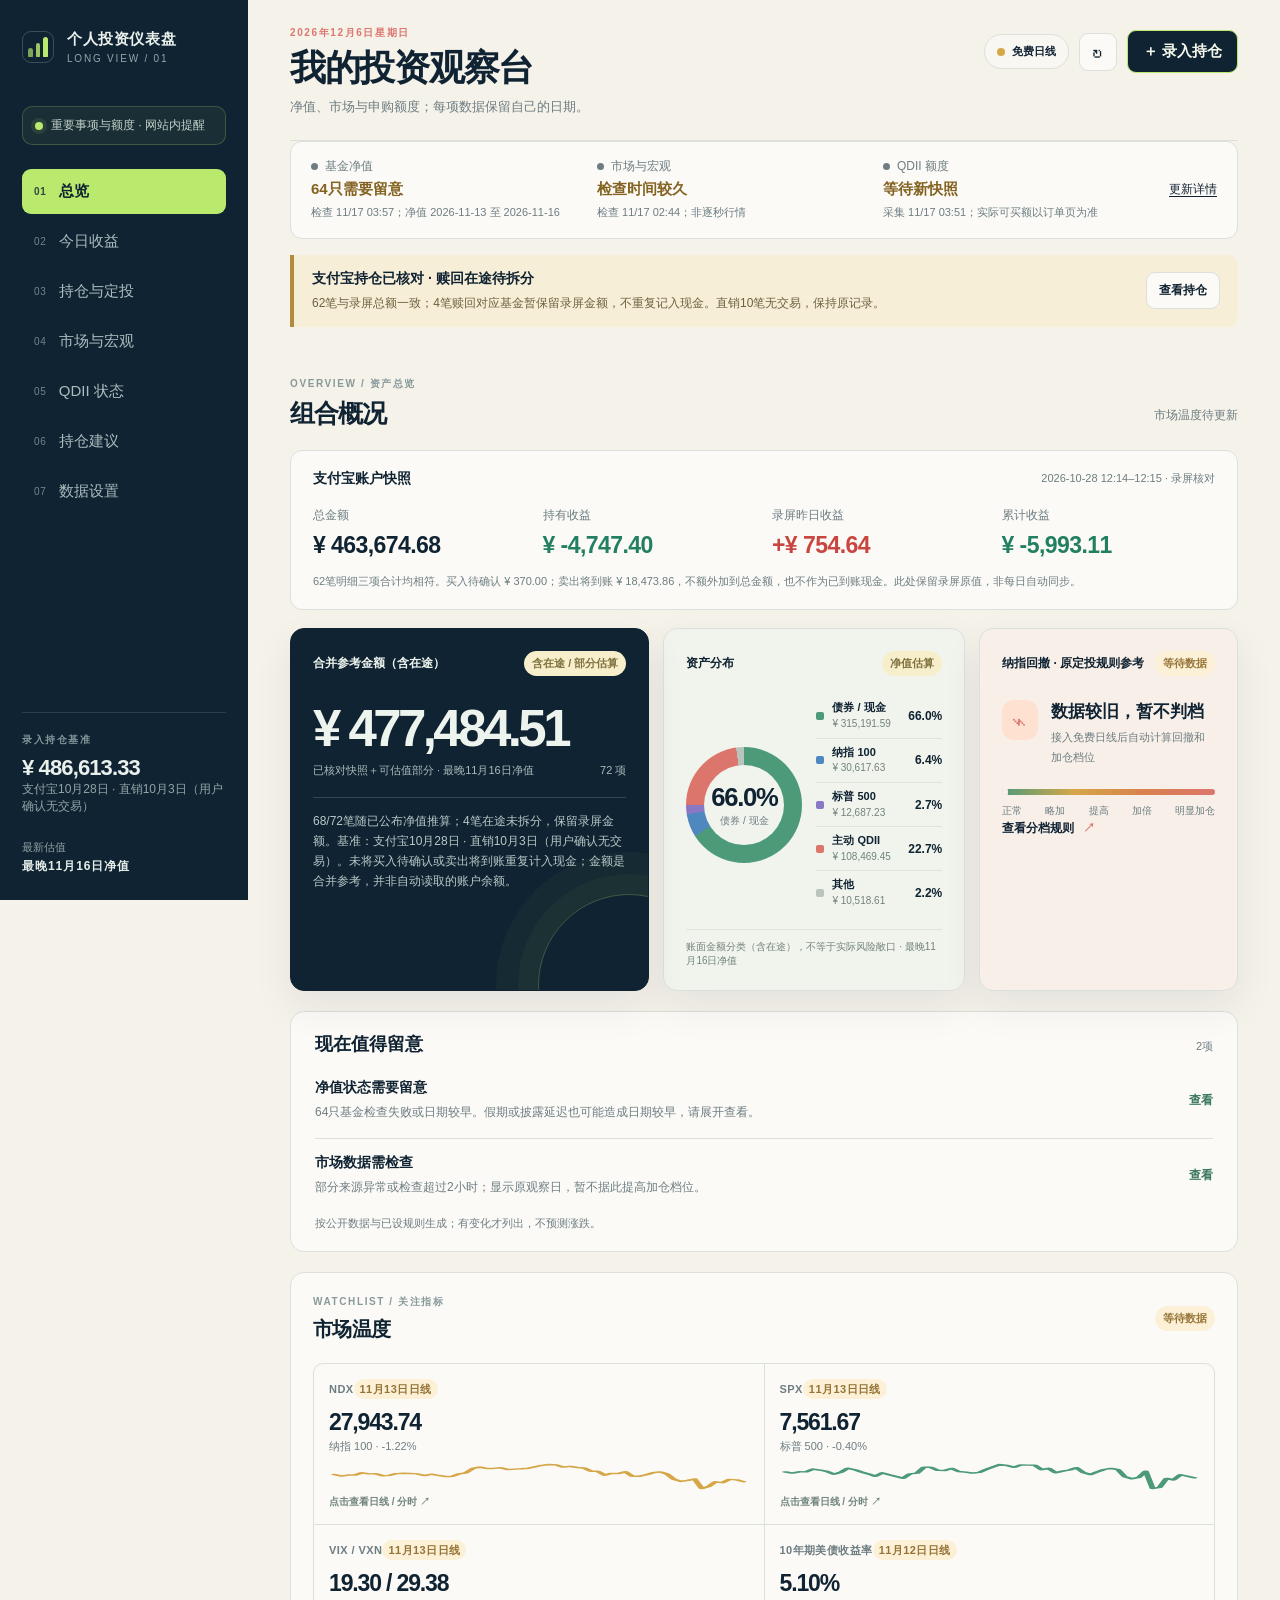
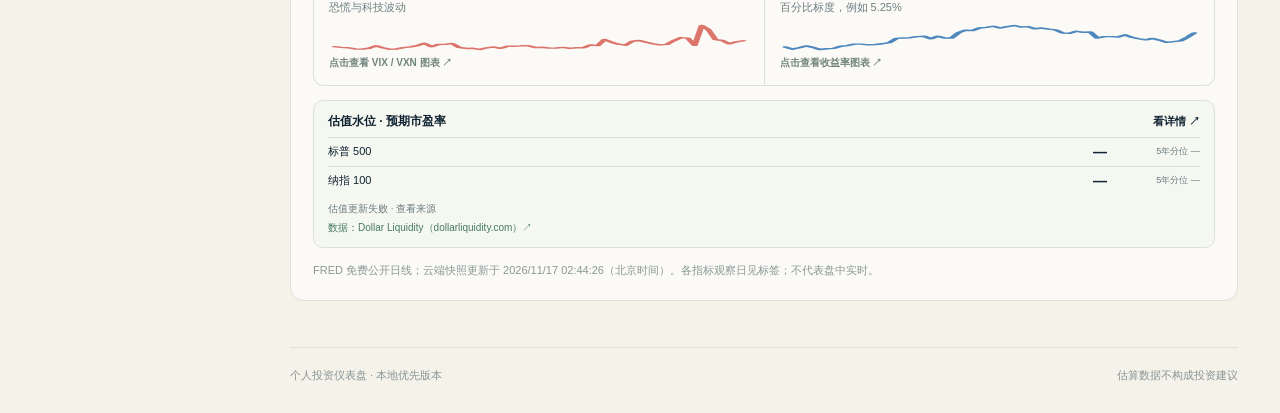
==== commit 399650d7: "Review November 17 insights with closing data and refreshed institution views" ====
--- a/index.html
+++ b/index.html
@@ -267,7 +267,7 @@
     <script src="./qdii-ui.js?v=20261028-observation-v3"></script>
     <script src="./qdii-insights.js?v=20261012-qdii-audit"></script>
     <script src="./dashboard-monitor.js?v=20261028-observation-v3"></script>
-    <script src="./investment-research.js?v=20261116-daily-review"></script>
+    <script src="./investment-research.js?v=20261117-daily-review"></script>
     <script src="./investment-insights-core.js?v=20261028-insights"></script>
     <script src="./investment-insights.js?v=20261029-morning-review"></script>
   </body>
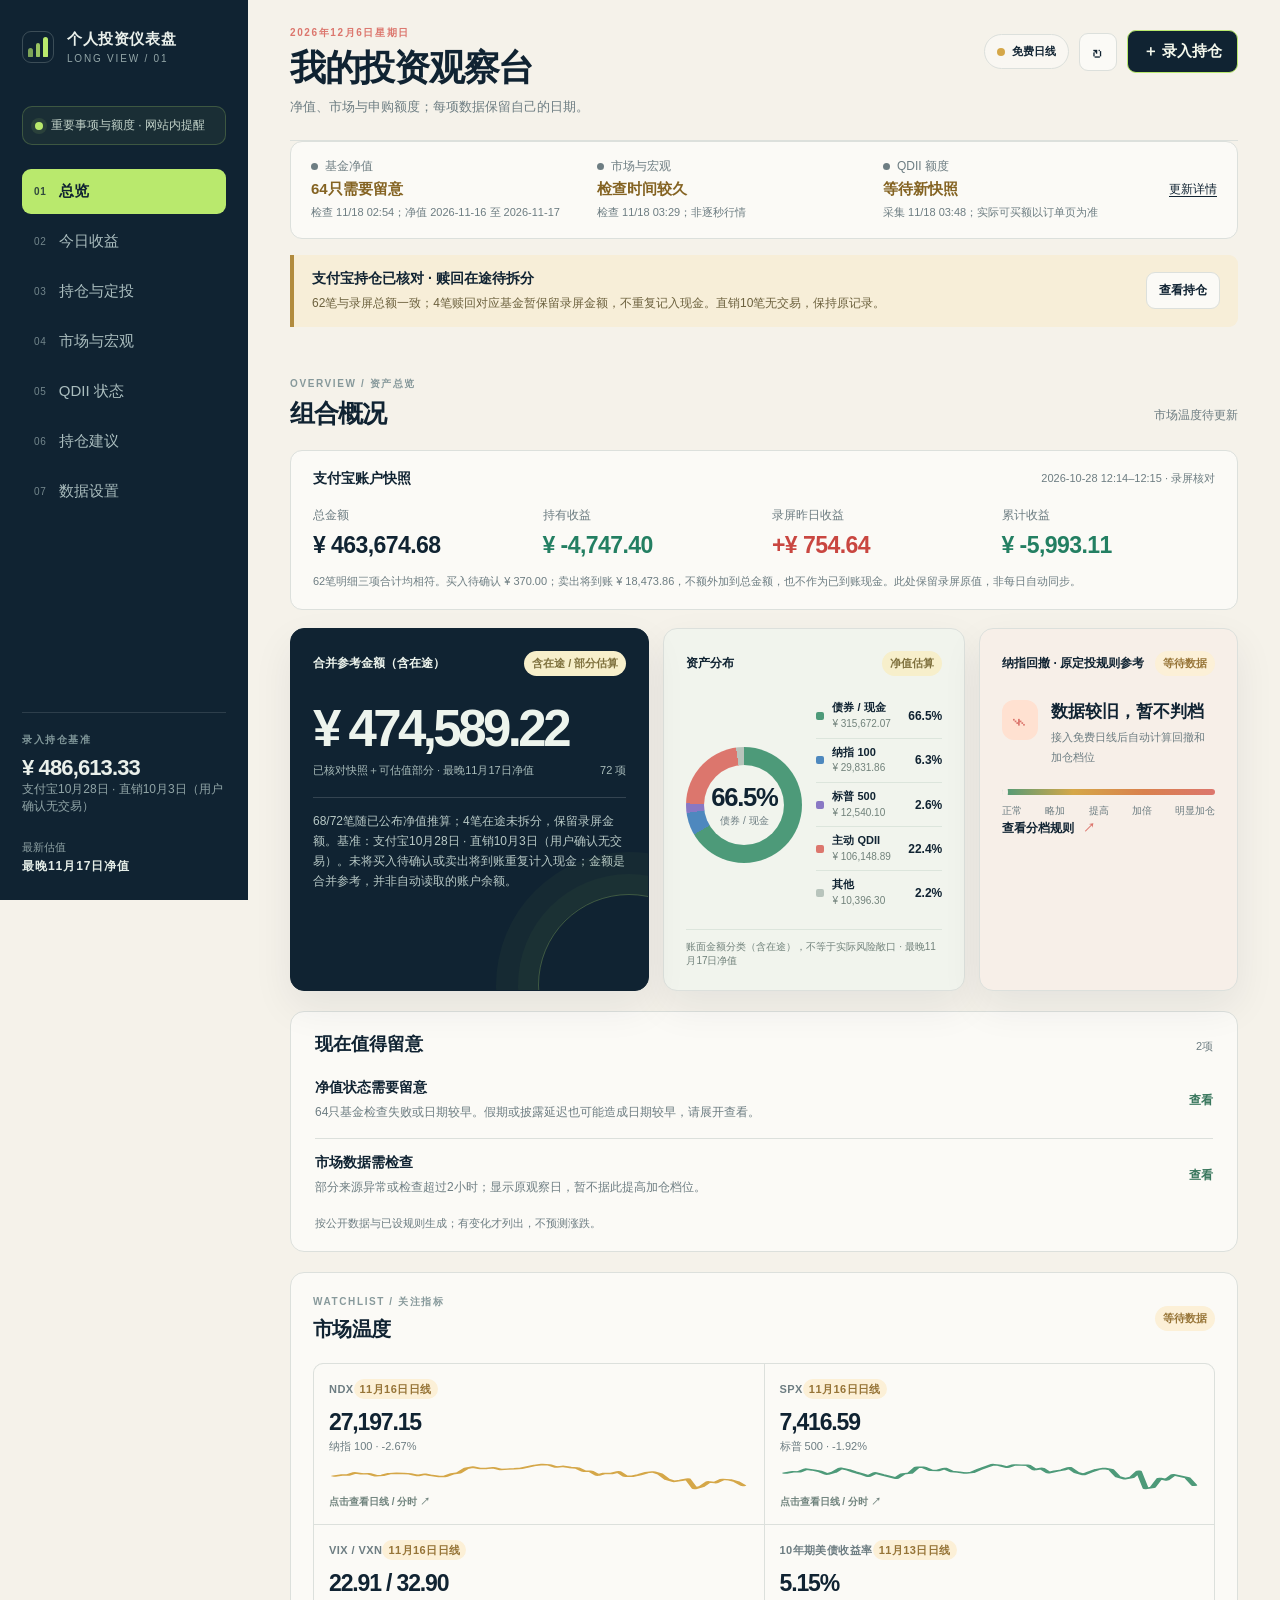
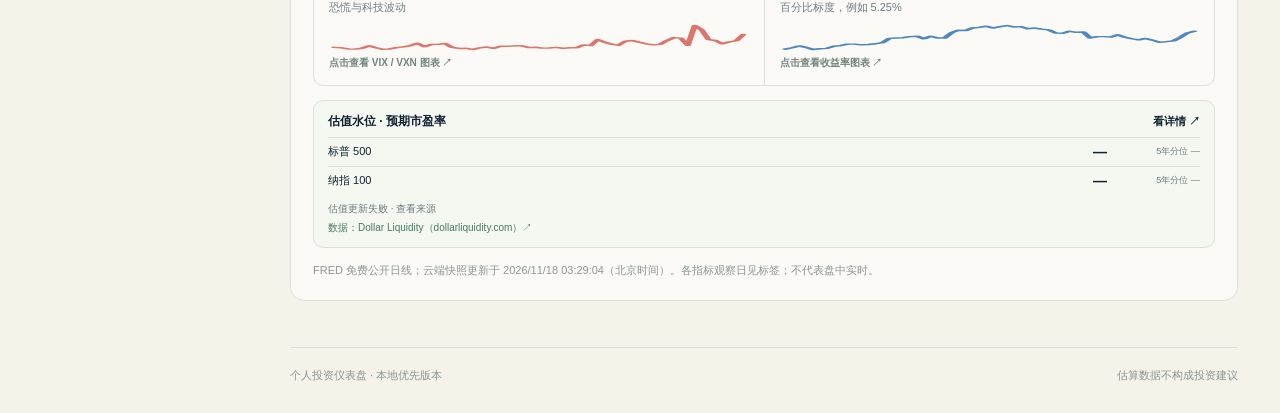
==== commit c4a53257: "Review Nov 18 investment brief with dated macro releases and data limits" ====
--- a/index.html
+++ b/index.html
@@ -267,7 +267,7 @@
     <script src="./qdii-ui.js?v=20261028-observation-v3"></script>
     <script src="./qdii-insights.js?v=20261012-qdii-audit"></script>
     <script src="./dashboard-monitor.js?v=20261028-observation-v3"></script>
-    <script src="./investment-research.js?v=20261117-daily-review"></script>
+    <script src="./investment-research.js?v=20261118-daily-review"></script>
     <script src="./investment-insights-core.js?v=20261028-insights"></script>
     <script src="./investment-insights.js?v=20261029-morning-review"></script>
   </body>
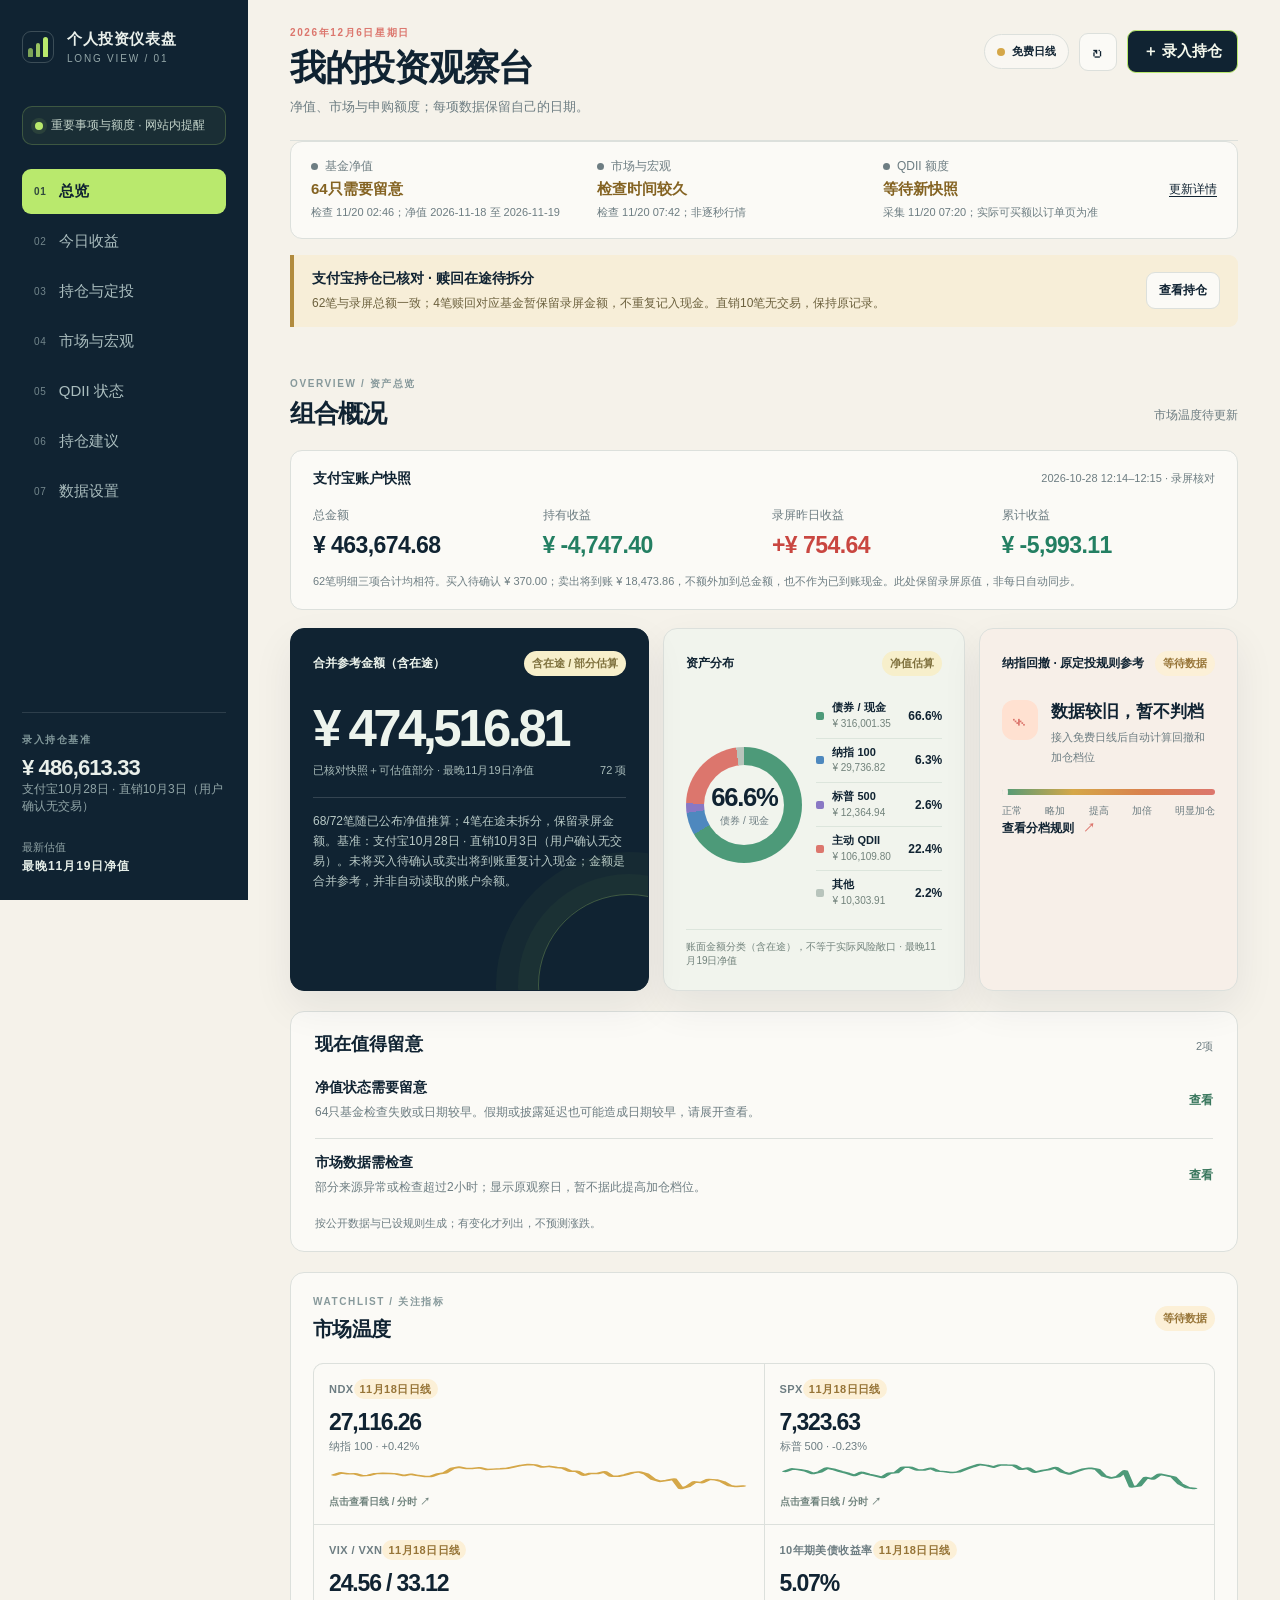
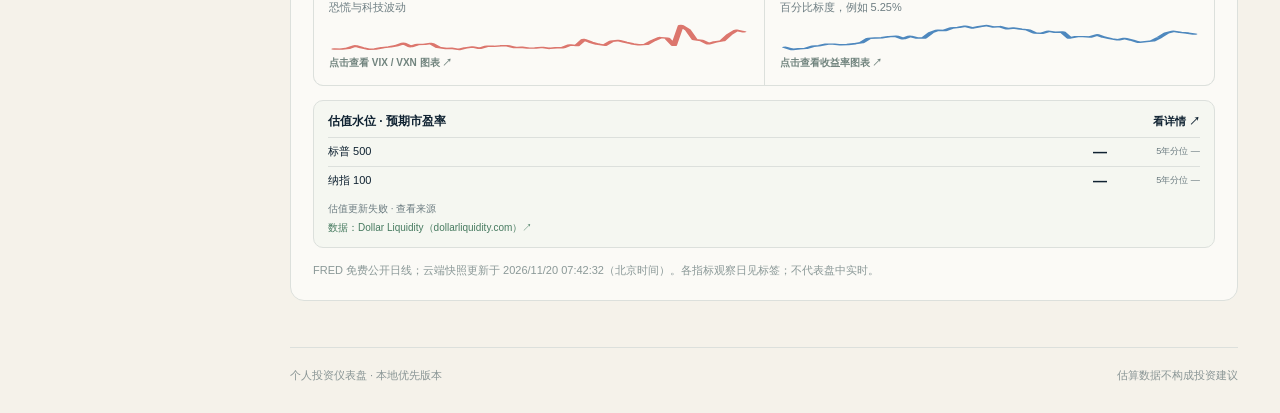
==== commit cb87a17e: "Update Nov 20 investment review: drawdown threshold and FOMC minutes" ====
--- a/index.html
+++ b/index.html
@@ -267,7 +267,7 @@
     <script src="./qdii-ui.js?v=20261028-observation-v3"></script>
     <script src="./qdii-insights.js?v=20261012-qdii-audit"></script>
     <script src="./dashboard-monitor.js?v=20261028-observation-v3"></script>
-    <script src="./investment-research.js?v=20261118-daily-review"></script>
+    <script src="./investment-research.js?v=20261120-daily-review"></script>
     <script src="./investment-insights-core.js?v=20261028-insights"></script>
     <script src="./investment-insights.js?v=20261029-morning-review"></script>
   </body>
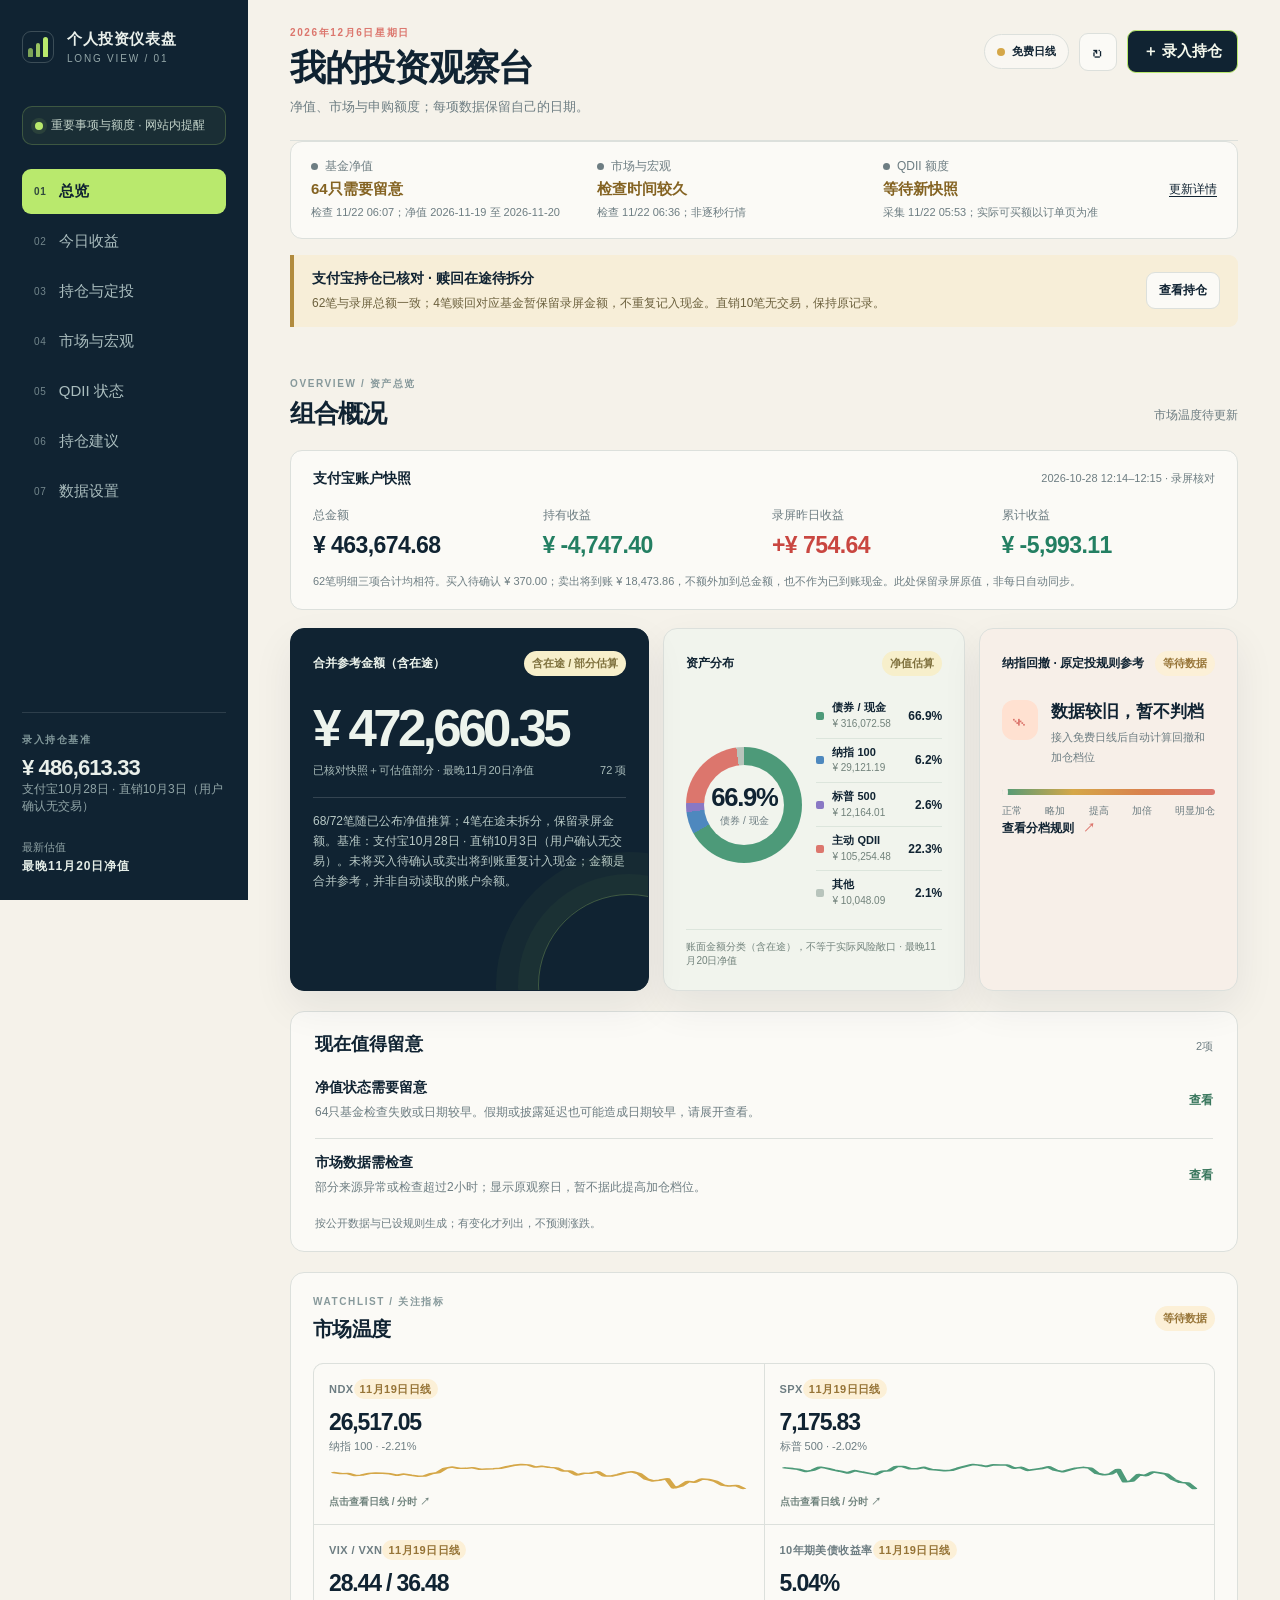
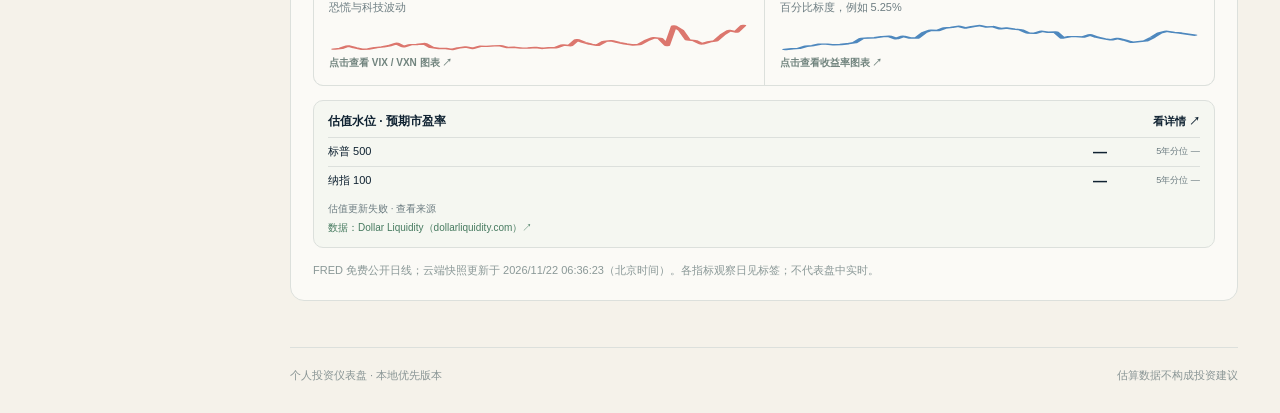
==== commit 78f9d969: "Update Nov 22 holding insights with dated market evidence and Japan fund holiday" ====
--- a/index.html
+++ b/index.html
@@ -267,7 +267,7 @@
     <script src="./qdii-ui.js?v=20261028-observation-v3"></script>
     <script src="./qdii-insights.js?v=20261012-qdii-audit"></script>
     <script src="./dashboard-monitor.js?v=20261028-observation-v3"></script>
-    <script src="./investment-research.js?v=20261120-daily-review"></script>
+    <script src="./investment-research.js?v=20261122-daily-review"></script>
     <script src="./investment-insights-core.js?v=20261028-insights"></script>
     <script src="./investment-insights.js?v=20261029-morning-review"></script>
   </body>
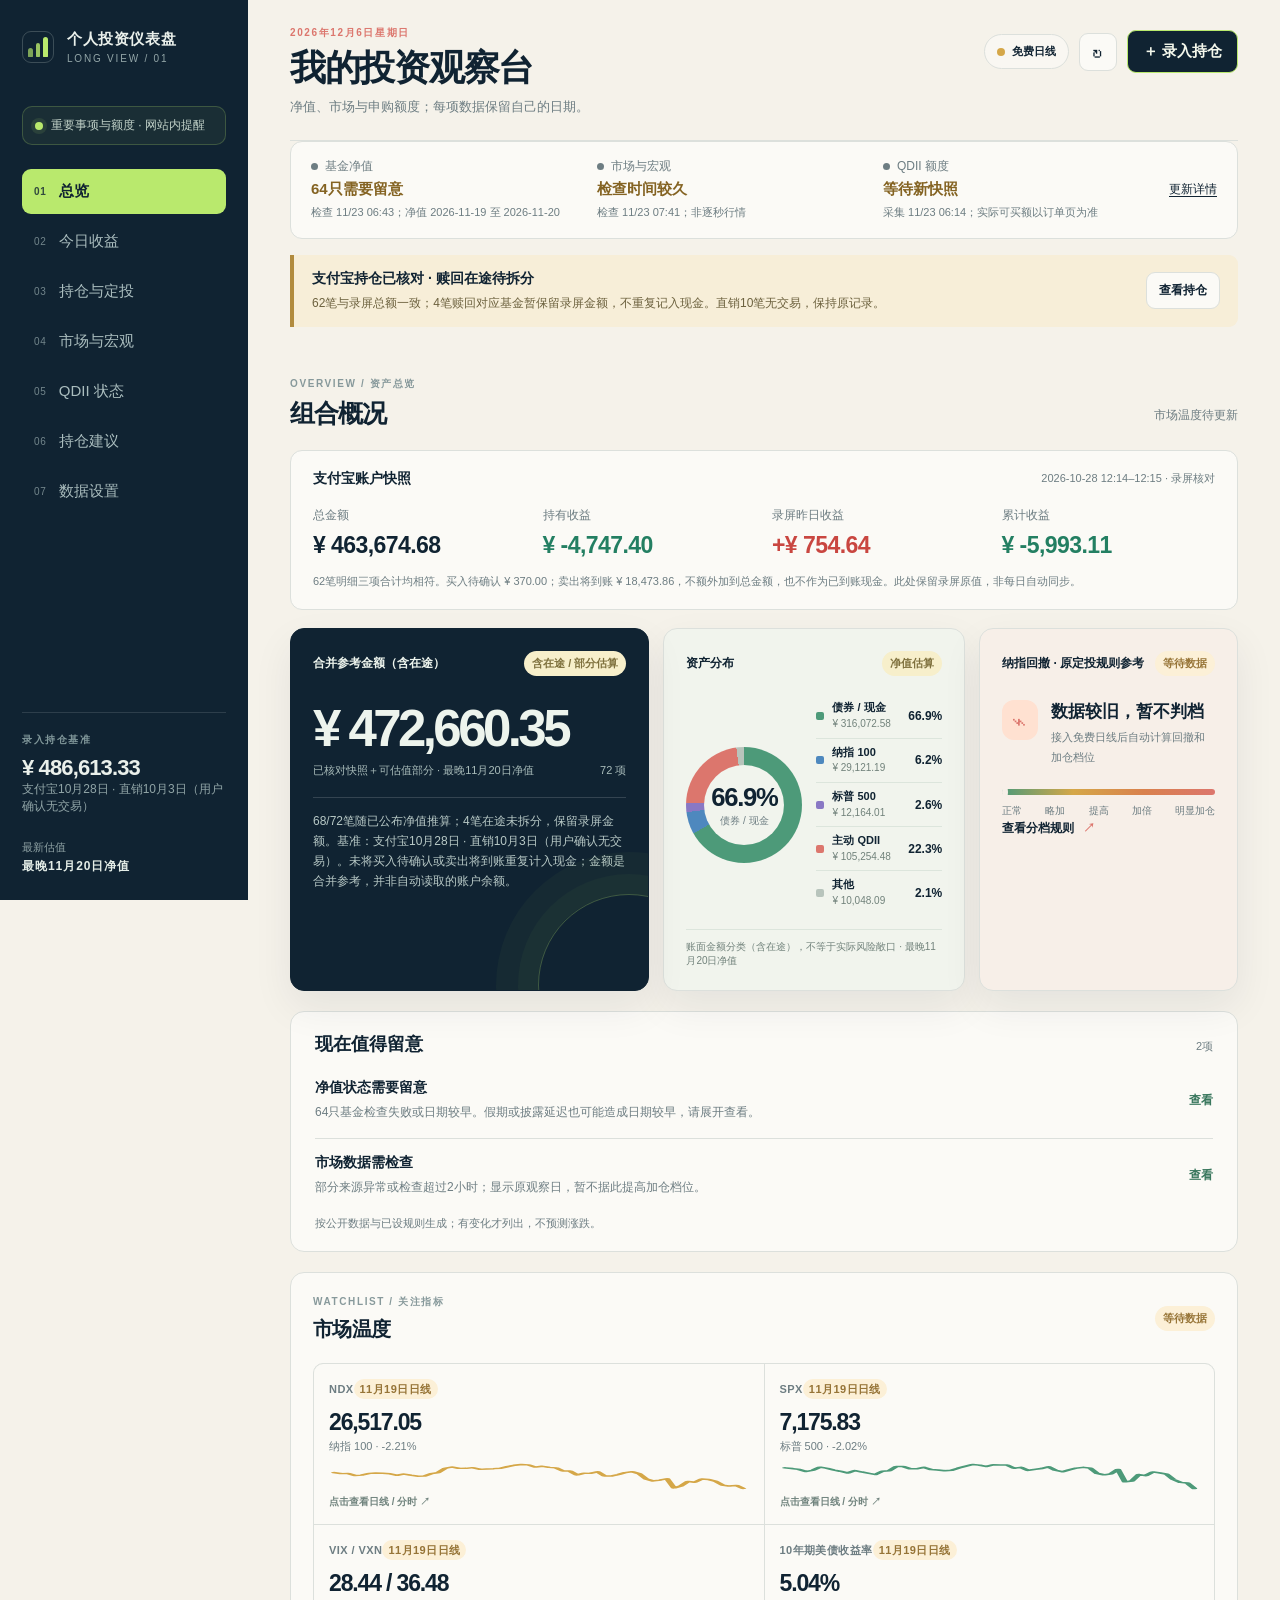
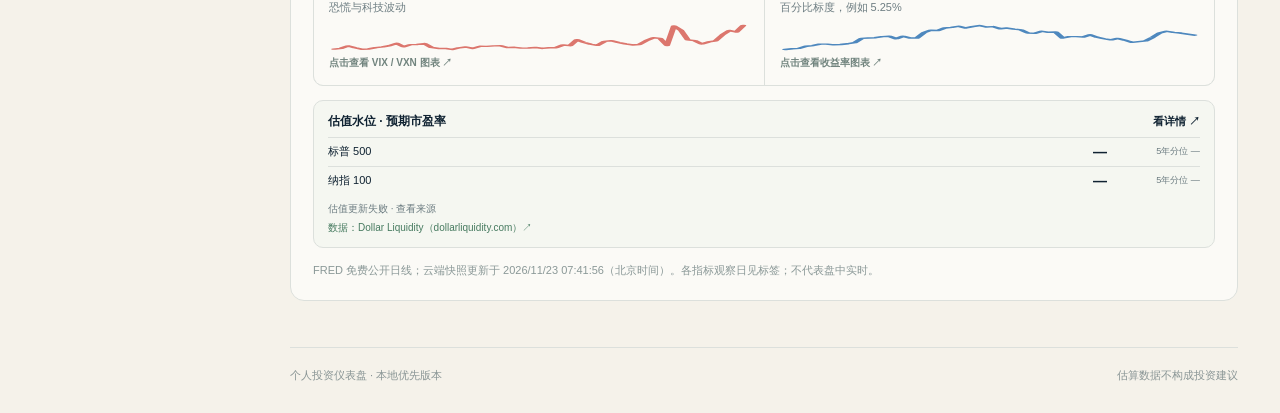
==== commit 05db1521: "Update November 23 research: dated weekend review and weekly data calendar" ====
--- a/index.html
+++ b/index.html
@@ -267,7 +267,7 @@
     <script src="./qdii-ui.js?v=20261028-observation-v3"></script>
     <script src="./qdii-insights.js?v=20261012-qdii-audit"></script>
     <script src="./dashboard-monitor.js?v=20261028-observation-v3"></script>
-    <script src="./investment-research.js?v=20261122-daily-review"></script>
+    <script src="./investment-research.js?v=20261123-daily-review"></script>
     <script src="./investment-insights-core.js?v=20261028-insights"></script>
     <script src="./investment-insights.js?v=20261029-morning-review"></script>
   </body>
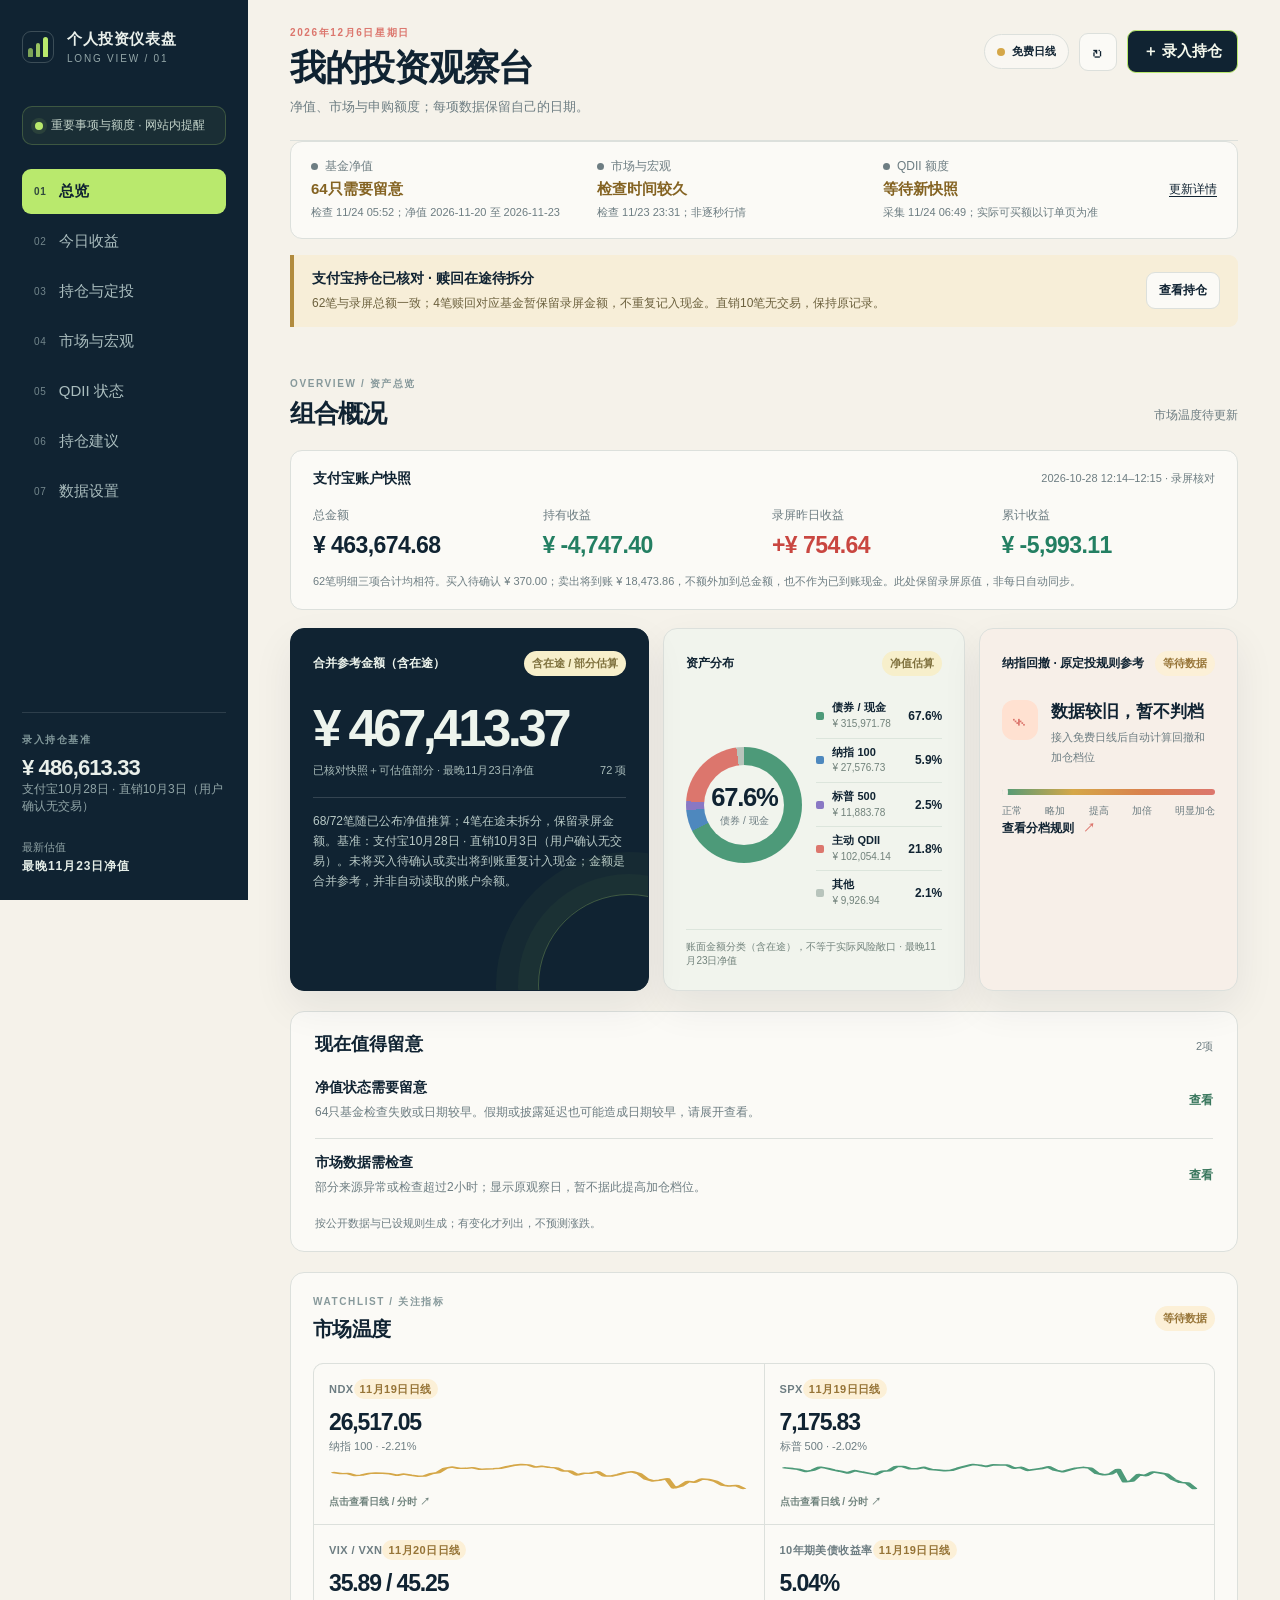
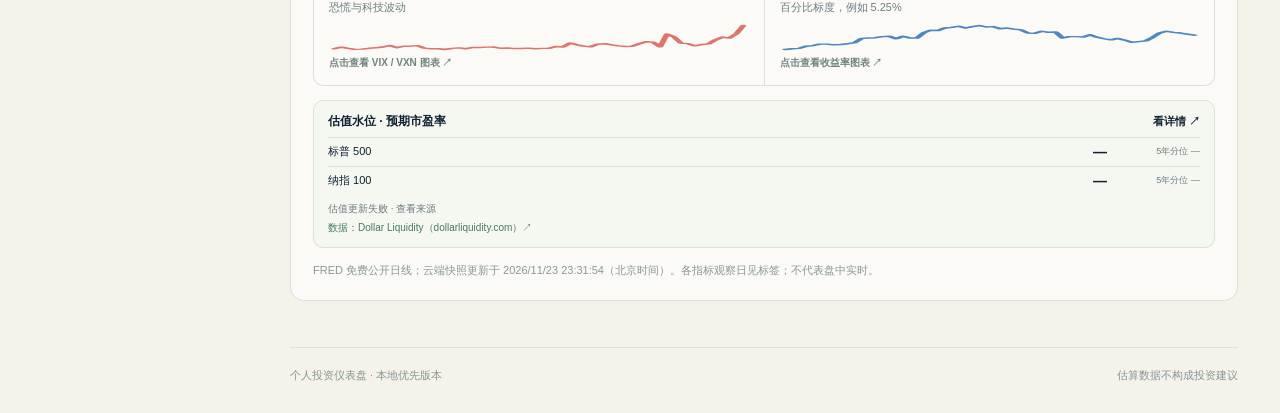
==== commit 1270e165: "docs: review November 24 insights and distinguish cached NAV failures" ====
--- a/index.html
+++ b/index.html
@@ -267,7 +267,7 @@
     <script src="./qdii-ui.js?v=20261028-observation-v3"></script>
     <script src="./qdii-insights.js?v=20261012-qdii-audit"></script>
     <script src="./dashboard-monitor.js?v=20261028-observation-v3"></script>
-    <script src="./investment-research.js?v=20261123-daily-review"></script>
+    <script src="./investment-research.js?v=20261124-daily-review"></script>
     <script src="./investment-insights-core.js?v=20261028-insights"></script>
     <script src="./investment-insights.js?v=20261029-morning-review"></script>
   </body>
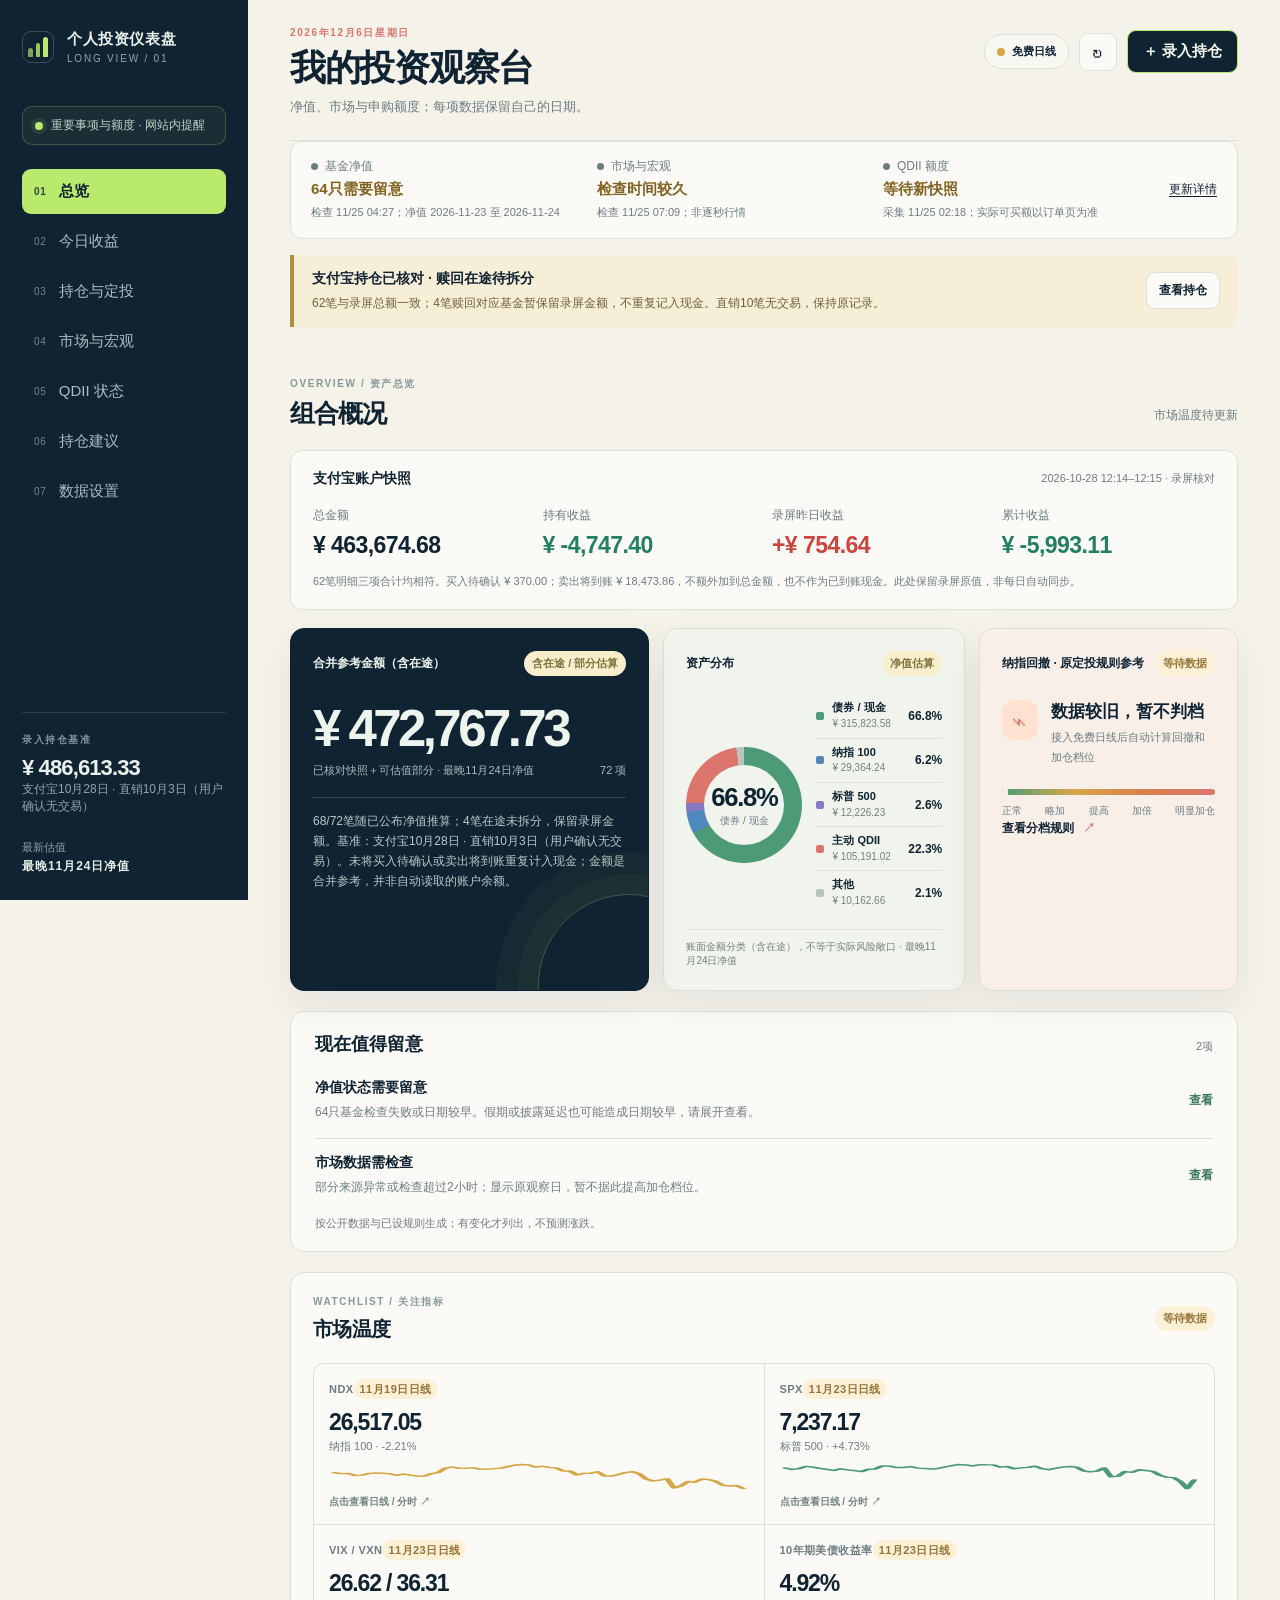
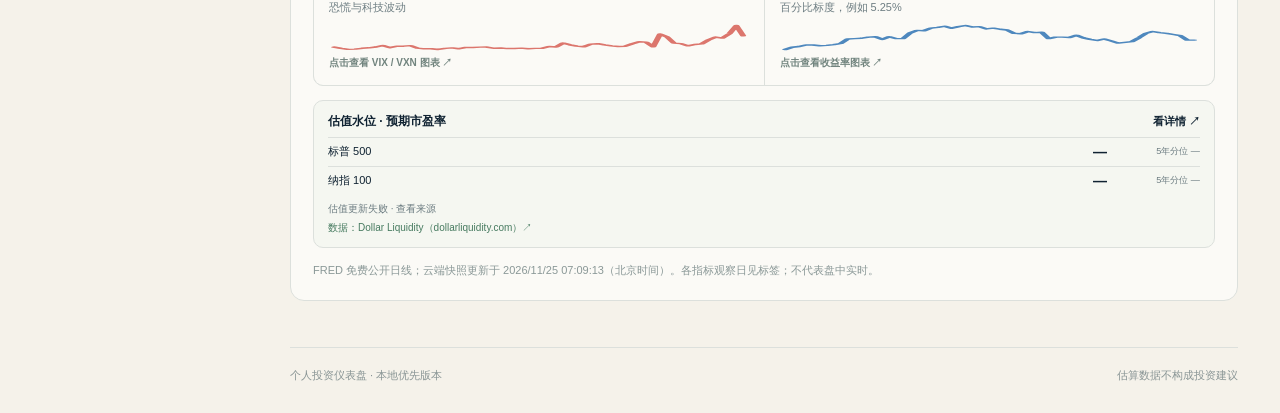
==== commit 90a95c74: "Review Nov 25 investment brief with dated NAV recovery and quota evidence" ====
--- a/index.html
+++ b/index.html
@@ -267,7 +267,7 @@
     <script src="./qdii-ui.js?v=20261028-observation-v3"></script>
     <script src="./qdii-insights.js?v=20261012-qdii-audit"></script>
     <script src="./dashboard-monitor.js?v=20261028-observation-v3"></script>
-    <script src="./investment-research.js?v=20261124-daily-review"></script>
+    <script src="./investment-research.js?v=20261125-daily-review"></script>
     <script src="./investment-insights-core.js?v=20261028-insights"></script>
     <script src="./investment-insights.js?v=20261029-morning-review"></script>
   </body>
